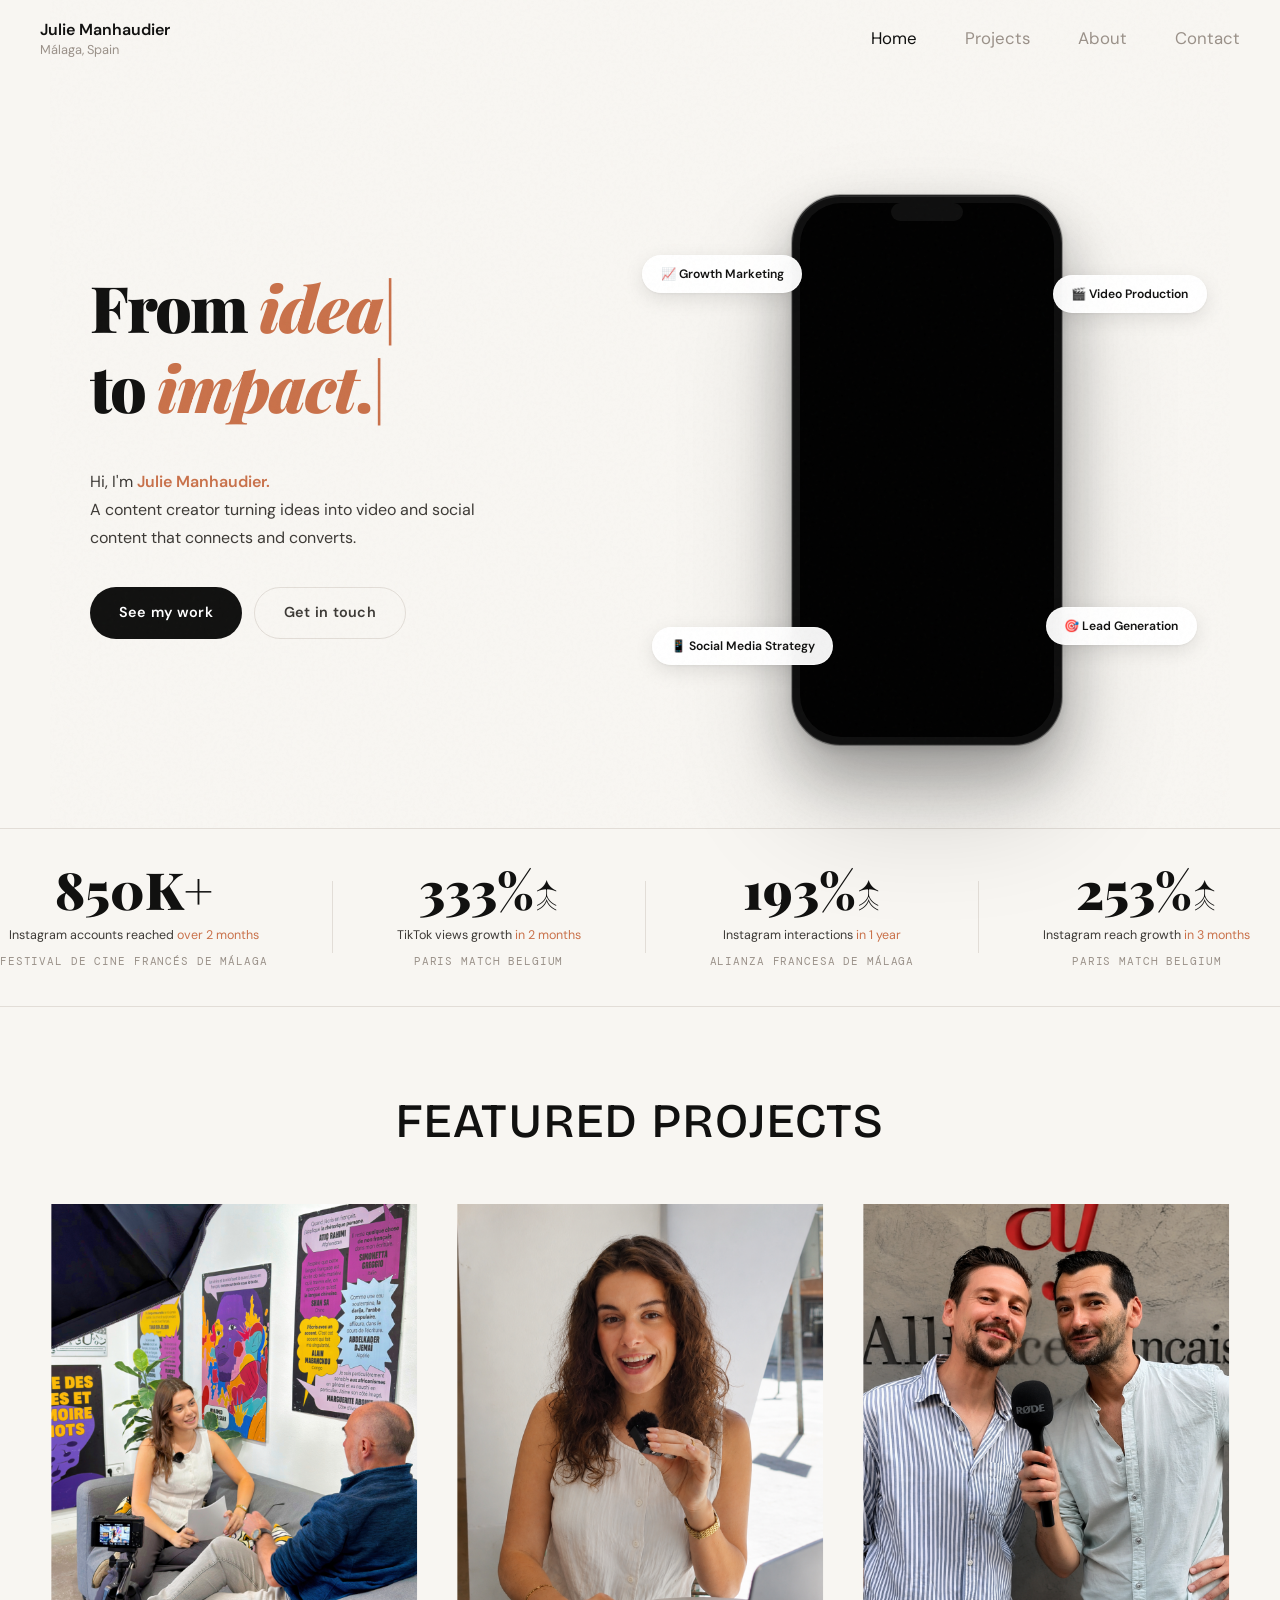
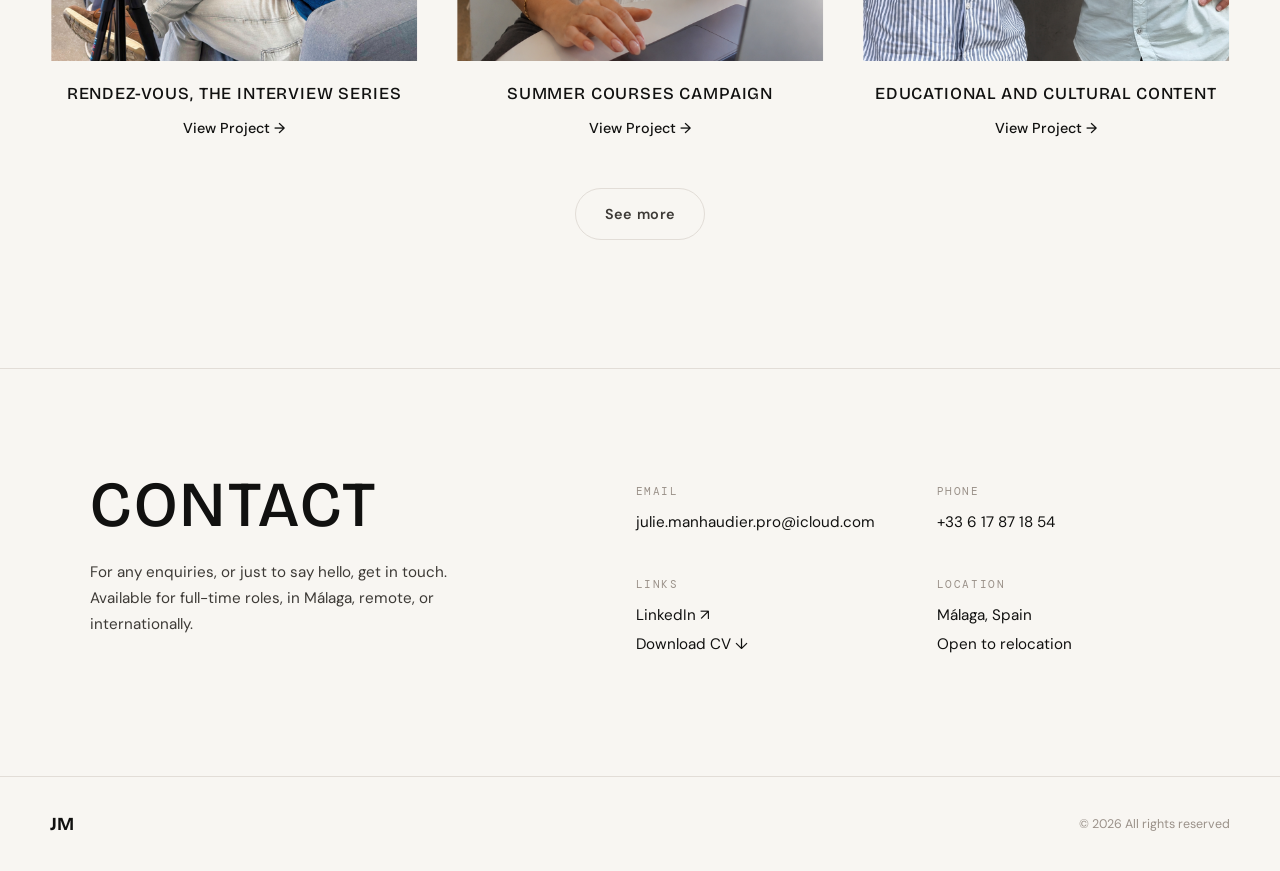
==== index.html @ 8fbe4619 "voilà" ====
<!DOCTYPE html>
<html lang="en">
<head>
  <meta charset="UTF-8" />
  <meta name="viewport" content="width=device-width, initial-scale=1.0" />
  <title>Julie Manhaudier — Content & Marketing</title>
  <meta name="description" content="Julie Manhaudier — Content strategist, video producer & digital marketer. Turning ideas into content that converts." />
  <link rel="stylesheet" href="style.css" />
  <link rel="preconnect" href="https://fonts.googleapis.com" />
  <link rel="preconnect" href="https://fonts.gstatic.com" crossorigin />
  <link href="https://fonts.googleapis.com/css2?family=Playfair+Display:ital,wght@0,700;0,900;1,700&family=DM+Sans:ital,wght@0,300;0,400;0,500;0,600;1,400&family=DM+Mono:wght@400;500&family=Caveat:wght@500&family=Oswald:wght@400;500&family=Bricolage+Grotesque:opsz,wght@12..96,400..800&display=swap" rel="stylesheet" />
</head>
<body class="is-loading">

  <!-- ── LOADER ── -->
  <div class="loader" id="loader">
    <div class="loader-inner">
      <p class="loader-name">Julie Manhaudier</p>
      <div class="loader-bar"><div class="loader-fill" id="loader-fill"></div></div>
    </div>
  </div>

  <!-- ── NAV ── -->
  <nav id="navbar">
    <a href="index.html" class="nav-logo">Julie Manhaudier<span class="nav-logo-location">Málaga, Spain</span></a>
    <ul class="nav-links" id="nav-links">
      <li><a href="index.html" class="active">Home</a></li>
      <li><a href="projects.html">Projects</a></li>
      <li><a href="about.html">About</a></li>
      <li><a href="#contact">Contact</a></li>
    </ul>
    <button class="burger" id="burger" aria-label="Menu">
      <span></span><span></span><span></span>
    </button>
    <!-- Compact pill — visible when scrolling down -->
    <div class="nav-pill">

      <ul class="pill-links">
        <li><a href="index.html" class="active">Home</a></li>
        <li><a href="projects.html">Projects</a></li>
        <li><a href="about.html">About</a></li>
        <li><a href="#contact">Contact</a></li>
      </ul>
    </div>
  </nav>

  <!-- ── CONTACT DROPDOWN ── -->
  <div class="contact-dropdown" id="contactDropdown">
    <div class="contact-dropdown-head">
      <img src="Media/IMG_2082 2.PNG" alt="Julie Manhaudier" class="contact-dropdown-photo" />
      <div>
        <div class="contact-dropdown-name">Julie Manhaudier</div>
        <span class="contact-dropdown-email">julie.manhaudier.pro@icloud.com</span>
        <span class="contact-dropdown-phone">+33 6 17 87 18 54</span>
      </div>
    </div>
    <div class="contact-dropdown-links">
      <a href="mailto:julie.manhaudier.pro@icloud.com" class="btn btn-light magnetic">
        <svg width="16" height="16" fill="none" stroke="currentColor" stroke-width="2" viewBox="0 0 24 24"><path stroke-linecap="round" stroke-linejoin="round" d="M3 8l7.89 5.26a2 2 0 002.22 0L21 8M5 19h14a2 2 0 002-2V7a2 2 0 00-2-2H5a2 2 0 00-2 2v10a2 2 0 002 2z"/></svg>
        Email
      </a>
      <a href="https://www.linkedin.com/in/juliemanhaudier" target="_blank" rel="noopener" class="btn btn-ghost-light magnetic">LinkedIn ↗</a>
      <a href="https://drive.google.com/uc?export=download&id=18yvJNAwNgYcT3DRF71zWgUE0nswNM7XS" target="_blank" rel="noopener" class="btn btn-ghost-light magnetic">Download CV ↓</a>
    </div>
    <a href="#contact" class="contact-dropdown-more">See full contact section →</a>
  </div>

  <!-- ── HERO ── -->
  <section id="hero">
    <div class="noise"></div>
    <div class="hero-left">
      <h1 class="hero-title">
        <span class="line-wrap"><span class="line-inner">From <em><span id="hw1"></span><span class="h-cur" id="hcur1">|</span></em></span></span>
        <span class="line-wrap"><span class="line-inner" style="white-space:nowrap">to <em><span id="hw2"></span><span class="h-dot" id="h-dot">.</span><span class="h-cur" id="hcur2">|</span></em></span></span>
      </h1>
      <p class="hero-sub reveal-fade">Hi, I'm <strong>Julie Manhaudier.</strong><br/>A content creator turning ideas into video and social content that connects and converts.</p>
      <div class="hero-actions reveal-fade">
        <a href="projects.html" class="btn btn-dark">See my work</a>
        <a href="#contact" class="btn btn-ghost">Get in touch</a>
      </div>
    </div>

    <div class="hero-right reveal-fade">
      <div class="phone-scene" id="phone-scene">
        <div class="phone-glow"></div>
        <div class="phone">
          <div class="phone-notch"></div>
          <div class="phone-screen">
            <video class="phone-video" src="intro.mp4" autoplay muted loop playsinline></video>
          </div>
        </div>
        <div class="float-badge float-1">🎬 Video Production</div>
        <div class="float-badge float-2">🎯 Lead Generation</div>
        <div class="float-badge float-3">📈 Growth Marketing</div>
        <div class="float-badge float-4">📱 Social Media Strategy</div>
      </div>
    </div>
  </section>

  <!-- ── STATS — scrolling ticker ── -->
  <div class="stats-bar">
    <div class="stats-track">
      <div class="stat-item">
        <span class="stat-num" data-target="850" data-suffix="K+">0</span>
        <span class="stat-lbl">Instagram accounts reached <em>over 2 months</em></span>
        <span class="stat-co">Festival de Cine Francés de Málaga</span>
      </div>
      <div class="stat-div"></div>
      <div class="stat-item">
        <span class="stat-num" data-target="333" data-suffix="%↑">0</span>
        <span class="stat-lbl">TikTok views growth <em>in 2 months</em></span>
        <span class="stat-co">Paris Match Belgium</span>
      </div>
      <div class="stat-div"></div>
      <div class="stat-item">
        <span class="stat-num" data-target="193" data-suffix="%↑">0</span>
        <span class="stat-lbl">Instagram interactions <em>in 1 year</em></span>
        <span class="stat-co">Alianza Francesa de Málaga</span>
      </div>
      <div class="stat-div"></div>
      <div class="stat-item">
        <span class="stat-num" data-target="253" data-suffix="%↑">0</span>
        <span class="stat-lbl">Instagram reach growth <em>in 3 months</em></span>
        <span class="stat-co">Paris Match Belgium</span>
      </div>
      <div class="stat-div"></div>
      <div class="stat-item">
        <span class="stat-num" data-target="130" data-suffix="%↑">0</span>
        <span class="stat-lbl">Instagram video views <em>in 1 year</em></span>
        <span class="stat-co">Alianza Francesa de Málaga</span>
      </div>
      <div class="stat-div"></div>
      <div class="stat-item">
        <span class="stat-num" data-target="225" data-suffix="%↑">0</span>
        <span class="stat-lbl">Facebook reach growth <em>in 3 months</em></span>
        <span class="stat-co">Paris Match Belgium</span>
      </div>
      <div class="stat-div"></div>
      <div class="stat-item">
        <span class="stat-num" data-target="150" data-suffix="+">0</span>
        <span class="stat-lbl">Leads generated via video campaign <em>in under 1 month</em></span>
        <span class="stat-co">Alianza Francesa de Málaga</span>
      </div>
      <div class="stat-div"></div>
      <!-- duplicate for seamless loop -->
      <div class="stat-item">
        <span class="stat-num" data-target="850" data-suffix="K+">0</span>
        <span class="stat-lbl">Instagram accounts reached <em>over 2 months</em></span>
        <span class="stat-co">Festival de Cine Francés de Málaga</span>
      </div>
      <div class="stat-div"></div>
      <div class="stat-item">
        <span class="stat-num" data-target="333" data-suffix="%↑">0</span>
        <span class="stat-lbl">TikTok views growth <em>in 2 months</em></span>
        <span class="stat-co">Paris Match Belgium</span>
      </div>
      <div class="stat-div"></div>
      <div class="stat-item">
        <span class="stat-num" data-target="193" data-suffix="%↑">0</span>
        <span class="stat-lbl">Instagram interactions <em>in 1 year</em></span>
        <span class="stat-co">Alianza Francesa de Málaga</span>
      </div>
      <div class="stat-div"></div>
      <div class="stat-item">
        <span class="stat-num" data-target="253" data-suffix="%↑">0</span>
        <span class="stat-lbl">Instagram reach growth <em>in 3 months</em></span>
        <span class="stat-co">Paris Match Belgium</span>
      </div>
      <div class="stat-div"></div>
      <div class="stat-item">
        <span class="stat-num" data-target="130" data-suffix="%↑">0</span>
        <span class="stat-lbl">Instagram video views <em>in 1 year</em></span>
        <span class="stat-co">Alianza Francesa de Málaga</span>
      </div>
      <div class="stat-div"></div>
      <div class="stat-item">
        <span class="stat-num" data-target="225" data-suffix="%↑">0</span>
        <span class="stat-lbl">Facebook reach growth <em>in 3 months</em></span>
        <span class="stat-co">Paris Match Belgium</span>
      </div>
      <div class="stat-div"></div>
      <div class="stat-item">
        <span class="stat-num" data-target="150" data-suffix="+">0</span>
        <span class="stat-lbl">Leads generated via video campaign <em>in under 1 month</em></span>
        <span class="stat-co">Alianza Francesa de Málaga</span>
      </div>
      <div class="stat-div"></div>
    </div>
  </div>

  <!-- ── FEATURED PROJECTS ── -->
  <section id="featured-projects" class="section-light">
    <div class="container">
      <h2 class="featured-heading reveal-up">Featured Projects</h2>

      <div class="project-grid" id="homeProjectGrid"></div>

      <div class="projects-more reveal-up">
        <a href="projects.html" class="btn btn-ghost">See more</a>
      </div>
    </div>
  </section>

  <!-- ── CONTACT ── -->
  <section id="contact" class="section-contact">
    <div class="container">
      <div class="contact-grid">
        <div class="contact-left">
          <h2 class="contact-title reveal-up">Contact</h2>
          <p class="contact-sub reveal-up">For any enquiries, or just to say hello, get in touch. Available for full-time roles, in Málaga, remote, or internationally.</p>
        </div>
        <div class="contact-info reveal-up">
          <div class="contact-block">
            <span class="contact-label">Email</span>
            <a href="mailto:julie.manhaudier.pro@icloud.com">julie.manhaudier.pro@icloud.com</a>
          </div>
          <div class="contact-block">
            <span class="contact-label">Phone</span>
            <a href="tel:+33617871854">+33 6 17 87 18 54</a>
          </div>
          <div class="contact-block">
            <span class="contact-label">Links</span>
            <a href="https://www.linkedin.com/in/juliemanhaudier" target="_blank" rel="noopener">LinkedIn ↗</a>
            <a href="https://drive.google.com/uc?export=download&id=18yvJNAwNgYcT3DRF71zWgUE0nswNM7XS" target="_blank" rel="noopener">Download CV ↓</a>
          </div>
          <div class="contact-block">
            <span class="contact-label">Location</span>
            <span>Málaga, Spain</span>
            <span>Open to relocation</span>
          </div>
        </div>
      </div>
    </div>
  </section>

  <!-- ── FOOTER ── -->
  <footer>
    <div class="footer-inner">
      <span class="nav-logo">JM</span>
      <p>© 2026 All rights reserved</p>
    </div>
  </footer>

  <script src="projects-data.js"></script>
  <script>renderProjectCards('homeProjectGrid', { featuredOnly: true });</script>
  <script src="script.js"></script>
</body>
</html>
---- style.css ----
/* ════════════════════════════════════════
   JULIE MANHAUDIER — PORTFOLIO CSS
   ════════════════════════════════════════ */

/* ── FONTS ── */
@font-face {
  font-family: 'Helvetica Compressed';
  src: url('Police/helvetica/helvetica-compressed-5871d14b6903a.otf') format('opentype');
  font-weight: normal;
  font-style: normal;
  font-display: swap;
}

/* ── TOKENS ── */
:root {
  --bg:        #F8F6F2;
  --bg-cream:  #F2EDE6;
  --ink:       #111110;
  --ink2:      #3D3A36;
  --muted:     #9A9189;
  --accent:    #C9714A;
  --accent2:   #E8956D;
  --white:     #FFFFFF;
  --dark:      #111110;
  --border:    #E2DDD7;
  --serif:     'Playfair Display', Georgia, serif;
  --display:   'Bricolage Grotesque', 'Archivo', var(--sans);
  --sans:      'DM Sans', system-ui, sans-serif;
  --mono:      'DM Mono', monospace;
  --ease-out:  cubic-bezier(0.16, 1, 0.3, 1);
  --ease-in-out: cubic-bezier(0.83, 0, 0.17, 1);
}

/* ── RESET ── */
*, *::before, *::after { box-sizing: border-box; margin: 0; padding: 0; }
html { scroll-behavior: smooth; }
body {
  background: var(--bg);
  color: var(--ink);
  font-family: var(--sans);
  font-size: 16px;
  line-height: 1.65;
  -webkit-font-smoothing: antialiased;
  overflow-x: hidden;
}
body.is-loading { overflow: hidden; }
a { color: inherit; text-decoration: none; }
em { font-style: italic; color: var(--accent); }
strong { font-weight: 600; }

.container { max-width: 1180px; margin: 0 auto; padding: 0 2.5rem; }

/* ── NOISE TEXTURE ── */
.noise {
  position: absolute; inset: 0;
  background-image: url("data:image/svg+xml,%3Csvg viewBox='0 0 256 256' xmlns='http://www.w3.org/2000/svg'%3E%3Cfilter id='noise'%3E%3CfeTurbulence type='fractalNoise' baseFrequency='0.9' numOctaves='4' stitchTiles='stitch'/%3E%3C/filter%3E%3Crect width='100%25' height='100%25' filter='url(%23noise)' opacity='0.04'/%3E%3C/svg%3E");
  pointer-events: none;
  z-index: 1;
  opacity: 0.5;
}

/* ════════════════════════
   LOADER
════════════════════════ */
.loader {
  position: fixed; inset: 0;
  background: var(--ink);
  display: flex; align-items: center; justify-content: center;
  z-index: 10000;
  transition: opacity .6s var(--ease-out), visibility .6s;
}
.loader.hidden { opacity: 0; visibility: hidden; }

.loader-inner { text-align: center; }
.loader-name {
  font-family: var(--serif);
  font-size: clamp(1.4rem, 3vw, 2rem);
  color: var(--white);
  margin-bottom: 1.5rem;
  letter-spacing: 0.04em;
}
.loader-bar {
  width: 200px; height: 2px;
  background: rgba(255,255,255,0.15);
  border-radius: 999px;
  overflow: hidden;
  margin: 0 auto;
}
.loader-fill {
  height: 100%;
  background: var(--accent);
  width: 0%;
  transition: width .05s linear;
  border-radius: 999px;
}

/* ════════════════════════
   NAV
════════════════════════ */
#navbar {
  position: fixed; top: 0; left: 0; right: 0; z-index: 100;
  display: flex; align-items: center; justify-content: space-between;
  padding: 1.2rem 2.5rem;
  transition:
    background .5s var(--ease-out),
    border-color .5s,
    padding .5s var(--ease-out);
  border-bottom: 1px solid transparent;
}
#navbar.scrolled {
  background: rgba(248,246,242,0.0);
  border-bottom-color: transparent;
}

/* ── PILL — appears when scrolling down ── */
.nav-pill {
  position: absolute;
  left: 50%; top: 50%;
  transform: translate(-50%, -50%) scale(0.85);
  display: flex; align-items: center; gap: 0;
  background: rgba(20,20,20,0.82);
  backdrop-filter: blur(18px);
  border-radius: 999px;
  padding: 0.6rem 1.4rem;
  opacity: 0;
  pointer-events: none;
  white-space: nowrap;
  transition:
    opacity .45s var(--ease-out),
    transform .45s var(--ease-out);
  border: 1px solid rgba(255,255,255,0.08);
}
#navbar.compact .nav-pill {
  opacity: 1;
  pointer-events: auto;
  transform: translate(-50%, -50%) scale(1);
}
.nav-pill .pill-logo {
  font-family: var(--serif);
  font-size: 0.95rem; font-weight: 700;
  color: rgba(255,255,255,0.92);
  letter-spacing: -0.01em;
  padding-right: 1.1rem;
  margin-right: 1.1rem;
  border-right: 1px solid rgba(255,255,255,0.18);
}
.nav-pill .pill-links {
  display: flex; gap: 1.4rem; list-style: none; align-items: center;
}
.nav-pill .pill-links a {
  font-size: 0.82rem; font-weight: 500;
  color: rgba(255,255,255,0.75);
  transition: color .2s;
}
.nav-pill .pill-links a:hover { color: #fff; }
.nav-pill .pill-links .nav-cta {
  padding: 0.3rem 0.85rem !important;
  background: rgba(255,255,255,0.12) !important;
  color: rgba(255,255,255,0.92) !important;
  font-size: 0.82rem;
}
.nav-pill .pill-links .nav-cta:hover { background: var(--accent) !important; color: #fff !important; }

/* Normal logo & links fade out when compact */
.nav-logo {
  font-family: var(--serif);
  font-size: 1.15rem; font-weight: 900;
  color: var(--ink); letter-spacing: -0.02em;
  transition: opacity .4s var(--ease-out);
}
/* Navbar logo — name + location, Max Pratt style */
#navbar .nav-logo {
  font-family: var(--sans);
  font-size: 1rem;
  font-weight: 600;
  letter-spacing: 0;
  line-height: 1.35;
}
.nav-logo-location {
  display: block;
  font-size: .8rem;
  font-weight: 400;
  color: var(--muted);
}
#navbar.compact .nav-logo,
#navbar.compact .nav-links,
#navbar.compact .burger {
  opacity: 0;
  pointer-events: none;
}
.nav-links { display: flex; gap: 3rem; list-style: none; align-items: center; transition: gap .5s var(--ease-out); }
.nav-links a {
  font-family: var(--sans);
  font-size: 1.05rem; font-weight: 400;
  letter-spacing: 0;
  color: var(--muted);
  transition: color .25s;
}
.nav-links a:hover { color: var(--ink); }
.nav-links a.active { color: var(--ink); }

/* ── CONTACT DROPDOWN ── */
.contact-dropdown {
  position: fixed;
  top: 74px;
  right: 2.5rem;
  width: fit-content;
  max-width: calc(100vw - 3rem);
  background: var(--dark);
  border-radius: 16px;
  padding: 1.4rem;
  box-shadow: 0 24px 60px rgba(0,0,0,0.35);
  z-index: 200;
  opacity: 0;
  transform: translateY(-8px);
  pointer-events: none;
  transition: opacity .25s var(--ease-out), transform .25s var(--ease-out);
}
.contact-dropdown.open {
  opacity: 1;
  transform: translateY(0);
  pointer-events: auto;
}
.contact-dropdown-head {
  display: flex;
  align-items: flex-start;
  gap: .9rem;
  margin-bottom: 1.2rem;
}
.contact-dropdown-photo {
  width: 60px; height: 60px;
  border-radius: 12px;
  object-fit: cover;
  flex-shrink: 0;
}
.contact-dropdown-name {
  font-family: var(--serif);
  font-weight: 900;
  font-size: 1.05rem;
  color: var(--white);
  margin-bottom: .3rem;
}
.contact-dropdown-email,
.contact-dropdown-phone {
  display: block;
  font-size: .8rem;
  color: rgba(255,255,255,0.65);
  margin-top: .15rem;
}
.contact-dropdown-links {
  display: flex;
  gap: .5rem;
  flex-wrap: nowrap;
}
.contact-dropdown-links .btn {
  padding: 0.5rem 0.8rem !important;
  font-size: .78rem;
  white-space: nowrap;
}
.contact-dropdown-more {
  display: block;
  text-align: center;
  margin-top: 1rem;
  font-size: .78rem;
  color: rgba(255,255,255,0.5);
  transition: color .2s;
}
.contact-dropdown-more:hover { color: var(--white); }

@media (max-width: 600px) {
  .contact-dropdown { right: 1.25rem; left: 1.25rem; width: auto; }
  .contact-dropdown-links { flex-wrap: wrap; }
}

.burger { display: none; flex-direction: column; gap: 5px; background: none; border: none; padding: 4px; z-index: 110; }
.burger span { display: block; width: 22px; height: 2px; background: var(--ink); border-radius: 2px; transition: .3s; }
.burger.open span:nth-child(1) { transform: translateY(7px) rotate(45deg); }
.burger.open span:nth-child(2) { opacity: 0; }
.burger.open span:nth-child(3) { transform: translateY(-7px) rotate(-45deg); }

/* ════════════════════════
   SECTION LABELS
════════════════════════ */
.section-tag {
  display: inline-block;
  font-family: var(--mono);
  font-size: 0.68rem;
  font-weight: 500;
  letter-spacing: 0.2em;
  text-transform: uppercase;
  color: var(--accent);
  margin-bottom: 1.2rem;
}
.section-tag-light { color: rgba(255,255,255,0.45); }

/* ════════════════════════
   TYPOGRAPHY ANIMATIONS
════════════════════════ */

/* Line reveal (used for headings) */
.line-wrap {
  display: block;
  overflow: hidden;
  padding-bottom: 0.12em;  /* room for descenders */
}
.line-inner {
  display: block;
  transform: translateY(110%);
  transition: transform 0.85s var(--ease-out);
  padding-top: 0.05em;     /* room for ascenders */
}
.line-inner.revealed { transform: translateY(0); }

/* Fade up reveal */
.reveal-up {
  opacity: 0;
  transform: translateY(30px);
  transition: opacity .7s var(--ease-out), transform .7s var(--ease-out);
}
.reveal-up.visible { opacity: 1; transform: translateY(0); }

.reveal-fade {
  opacity: 0;
  transition: opacity .8s var(--ease-out);
}
.reveal-fade.visible { opacity: 1; }

/* Display headings */
.display-heading {
  font-family: var(--serif);
  font-size: clamp(2.6rem, 5.5vw, 5rem);
  font-weight: 900;
  line-height: 1.0;
  letter-spacing: -0.02em;
  color: var(--ink);
  margin-bottom: 3rem;
}
.display-heading-light { color: var(--white); }
.display-heading-light em { color: rgba(255,255,255,0.55); }

/* Centered compressed heading (Featured Projects) */
.featured-heading {
  font-family: var(--display);
  font-size: clamp(2.2rem, 4vw, 3rem);
  font-weight: 500;
  line-height: 1.1;
  letter-spacing: 0.04em;
  text-transform: uppercase;
  color: var(--ink);
  text-align: center;
  margin-bottom: 3.5rem;
}

/* ════════════════════════
   HERO
════════════════════════ */
#hero {
  min-height: 92vh;
  display: grid;
  grid-template-columns: 1fr 1fr;
  align-items: center;
  gap: 3rem;
  padding: 9rem 2.5rem 2rem;
  max-width: 1180px;
  margin: 0 auto;
  position: relative;
}

.hero-name {
  font-family: var(--mono);
  font-size: 0.75rem;
  font-weight: 500;
  letter-spacing: 0.18em;
  text-transform: uppercase;
  color: var(--muted);
  margin-bottom: 1rem;
  opacity: 0;
  transition: opacity .8s .4s;
}
.hero-name.visible { opacity: 1; }

.hero-title {
  font-family: var(--serif);
  font-size: clamp(2.8rem, 5vw, 4.8rem);
  font-weight: 900;
  line-height: 1.08;
  letter-spacing: -0.03em;
  margin-bottom: 2.4rem;
}

.hero-sub {
  font-size: 1rem;
  color: var(--ink2);
  line-height: 1.75;
  margin-bottom: 2.2rem;
  max-width: 420px;
}
.hero-sub strong { color: var(--accent); }

.hero-actions { display: flex; gap: 0.75rem; flex-wrap: wrap; margin-bottom: 2rem; }

/* Typewriter cursor in title */
.h-cur {
  display: inline-block;
  font-style: normal;
  color: var(--accent);
  animation: blink .75s step-end infinite;
  font-weight: 400;
  margin-left: 1px;
}
.h-dot {
  font-style: normal;
  opacity: 0;
  transition: opacity .2s;
}
.h-dot.visible { opacity: 1; }
@keyframes blink { 0%,100%{opacity:1} 50%{opacity:0} }

.hero-available {
  display: inline-flex;
  align-items: center;
  gap: 0.5rem;
  font-size: 0.72rem;
  font-weight: 600;
  letter-spacing: 0.14em;
  text-transform: uppercase;
  color: var(--ink);
  margin-bottom: 0.4rem;
}

.hero-location {
  font-size: 0.82rem;
  color: var(--muted);
  margin-bottom: 0;
}
.avail-dot {
  width: 7px; height: 7px;
  border-radius: 50%;
  background: #22c55e;
  box-shadow: 0 0 0 0 rgba(34,197,94,0.4);
  animation: avail-pulse 2s infinite;
}
@keyframes avail-pulse {
  0%   { box-shadow: 0 0 0 0   rgba(34,197,94,0.4); }
  70%  { box-shadow: 0 0 0 8px rgba(34,197,94,0); }
  100% { box-shadow: 0 0 0 0   rgba(34,197,94,0); }
}

.hero-meta-row {
  display: flex; flex-wrap: wrap; align-items: center;
  gap: 0.4rem; font-size: 0.79rem; color: var(--muted);
}
.hero-meta-row .dot { opacity: 0.3; }

/* ── BUTTONS ── */
.btn {
  display: inline-flex; align-items: center; gap: 0.5rem;
  padding: 0.82rem 1.8rem;
  border-radius: 999px;
  font-size: 0.9rem; font-weight: 600;
  letter-spacing: 0.02em;
  transition: background .25s, color .25s, transform .25s, box-shadow .25s;
  border: none; position: relative; overflow: hidden;
}
.btn::before {
  content: ''; position: absolute; inset: 0;
  background: rgba(255,255,255,0.12);
  opacity: 0; transition: opacity .2s;
}
.btn:hover::before { opacity: 1; }

.btn-dark    { background: var(--ink); color: var(--white); }
.btn-dark:hover { background: var(--accent); box-shadow: 0 8px 24px rgba(201,113,74,.28); }
.btn-ghost   { border: 1.5px solid var(--border); color: var(--ink2); background: transparent; }
.btn-ghost:hover { border-color: var(--ink); color: var(--ink); }
.btn-light   { background: var(--white); color: var(--ink); }
.btn-light:hover { background: var(--accent); color: var(--white); box-shadow: 0 8px 24px rgba(201,113,74,.28); }
.btn-ghost-light { border: 1.5px solid rgba(255,255,255,0.22); color: rgba(255,255,255,0.8); background: transparent; }
.btn-ghost-light:hover { border-color: var(--white); color: var(--white); }

/* Magnetic button */
.magnetic { transition: transform .3s var(--ease-out), background .25s, color .25s, box-shadow .25s; }

/* ════════════════════════
   PHONE MOCKUP
════════════════════════ */
.hero-right { display: flex; justify-content: center; align-items: center; }

.phone-scene {
  position: relative;
  width: 270px;
  perspective: 800px;
  transform-style: preserve-3d;
}

.phone-glow {
  position: absolute;
  width: 200px; height: 200px;
  background: radial-gradient(circle, rgba(201,113,74,0.22) 0%, transparent 70%);
  top: 50%; left: 50%;
  transform: translate(-50%, -50%);
  pointer-events: none;
  filter: blur(20px);
}

.phone {
  width: 270px; height: 550px;
  background: #0f0f0f;
  border-radius: 48px;
  padding: 7px;
  border: 1.5px solid rgba(255,255,255,0.08);
  box-shadow:
    0 0 0 1px rgba(0,0,0,0.3),
    0 30px 60px rgba(13,13,13,0.3),
    0 60px 120px rgba(13,13,13,0.18),
    0 4px 12px rgba(13,13,13,0.12),
    inset 0 1px 0 rgba(255,255,255,0.1);
  position: relative;
  animation: phoneBob 6s var(--ease-in-out) infinite;
}

@keyframes phoneBob {
  0%,100% { transform: translateY(0) rotate(-1.2deg); }
  50%     { transform: translateY(-16px) rotate(1.2deg); }
}

.phone-notch {
  width: 72px; height: 18px;
  background: #0f0f0f;
  border-radius: 10px;
  position: absolute;
  top: 7px; left: 50%; transform: translateX(-50%);
  z-index: 2;
}
.phone-screen {
  width: 100%; height: 100%;
  background: #000;
  border-radius: 42px;
  overflow: hidden;
}
.phone-video {
  width: 100%; height: 100%;
  object-fit: cover;
  border-radius: 42px;
  display: block;
}

/* ── FLOATING BADGES ── */
.float-badge {
  position: absolute;
  background: rgba(255,255,255,0.95);
  backdrop-filter: blur(10px);
  border: 1px solid rgba(255,255,255,0.6);
  border-radius: 999px;
  padding: 0.5rem 1.1rem;
  font-size: 0.76rem; font-weight: 600;
  color: var(--ink);
  box-shadow: 0 6px 20px rgba(13,13,13,0.1), 0 1px 3px rgba(13,13,13,0.06);
  white-space: nowrap;
  user-select: none;
  transition: box-shadow .25s, border-color .25s, transform .25s;
}
.float-badge {
  transition:
    transform 0.4s var(--ease-out),
    box-shadow 0.3s,
    border-color 0.3s;
}

/* Right side */
.float-1 { top: 80px;    right: -145px; animation: fA 4.5s ease-in-out infinite; }
.float-2 { bottom: 100px; right: -135px; animation: fB 4.5s ease-in-out infinite .8s; }
/* Left side */
.float-3 { top: 60px;    left: -150px; animation: fB 4.5s ease-in-out infinite .4s; }
.float-4 { bottom: 80px;  left: -140px; animation: fA 4.5s ease-in-out infinite 1.2s; }

@keyframes fA { 0%,100%{transform:translateY(0)} 50%{transform:translateY(-10px)} }
@keyframes fB { 0%,100%{transform:translateY(0)} 50%{transform:translateY(10px)} }
@keyframes fC { 0%,100%{transform:translateY(-50%) translateX(0)} 50%{transform:translateY(calc(-50% - 8px)) translateX(4px)} }

/* ════════════════════════
   STATS BAR
════════════════════════ */
.stats-bar {
  background: var(--bg);
  border-top: 1px solid var(--border);
  border-bottom: 1px solid var(--border);
  padding: 2.2rem 0;
  overflow: hidden;
}
.stats-track {
  display: flex; align-items: flex-start;
  gap: 4rem;
  width: max-content;
  animation: marquee 60s linear infinite;
}
.stats-bar:hover .stats-track { animation-play-state: paused; }
.stat-item { display: flex; flex-direction: column; align-items: center; text-align: center; }
.stat-num {
  font-family: var(--serif);
  font-size: clamp(2.4rem, 4vw, 3.4rem);
  font-weight: 900;
  color: var(--ink); line-height: 1;
}
.stat-lbl { font-size: 0.78rem; color: var(--ink2); margin-top: .6rem; white-space: nowrap; }
.stat-lbl em { font-style: normal; color: var(--accent); }
.stat-co  {
  font-size: 0.68rem;
  font-family: var(--mono);
  text-transform: uppercase;
  color: var(--muted);
  margin-top: .45rem;
  letter-spacing: 0.08em;
}
.stat-div { width: 1px; height: 72px; background: var(--border); flex-shrink: 0; align-self: center; }

/* ════════════════════════
   SECTIONS BACKGROUNDS
════════════════════════ */
.section-light  { padding: 8rem 0; background: var(--bg); }
#featured-projects.section-light { padding-top: 5.5rem; }
.section-dark   { padding: 8rem 0; background: var(--dark); }
.section-cream  { padding: 8rem 0; background: var(--bg-cream); }

/* ════════════════════════
   ABOUT
════════════════════════ */
/* ── ABOUT — editorial ── */
.about-hero { padding: calc(6rem + 5rem) 0 2.5rem; }
.about-eyebrow {
  display: inline-block;
  font-family: var(--display);
  font-size: 1.35rem;
  font-weight: 700;
  letter-spacing: -0.01em;
  color: var(--ink);
}
.about-headline {
  font-family: var(--display);
  font-size: clamp(2.1rem, 5.6vw, 4.8rem);
  font-weight: 700;
  line-height: 1.04;
  letter-spacing: -0.025em;
  color: var(--ink);
  max-width: 18ch;
}

.about-feature { padding: 0 0 6rem; }
.about-feature-grid {
  display: grid;
  grid-template-columns: 1.15fr 0.85fr;
  gap: 4rem;
  align-items: start;
}
.about-photo img {
  width: 100%;
  aspect-ratio: 4 / 5;
  object-fit: cover;
  object-position: center;
  display: block;
  transition: opacity .45s var(--ease-out);
}
.about-bio p {
  font-size: 1.02rem;
  color: var(--ink2);
  line-height: 1.7;
  margin-bottom: 1.1rem;
}
.about-facts {
  margin-top: 2.2rem;
  border-top: 1px solid var(--border);
}
.about-facts > div {
  display: flex;
  gap: 1.5rem;
  padding: .85rem 0;
  border-bottom: 1px solid var(--border);
}
.about-facts dt {
  flex: 0 0 6.5rem;
  font-size: .82rem;
  color: var(--muted);
}
.about-facts dd { font-size: .9rem; color: var(--ink); }

/* ── EXPERTISE — editorial rows ── */
.about-expertise { padding: 6rem 0; border-top: 1px solid var(--border); }
.expertise-head {
  display: grid;
  grid-template-columns: 1fr 2fr;
  gap: 3rem;
  margin-bottom: 4rem;
}
.expertise-statement {
  font-size: clamp(1.35rem, 2.6vw, 2.1rem);
  font-weight: 400;
  line-height: 1.32;
  letter-spacing: -0.01em;
  color: var(--ink);
  max-width: 30ch;
}
.expertise-rows { border-bottom: 1px solid var(--border); }
.expertise-row {
  display: grid;
  grid-template-columns: 3.5rem 1fr 1.4fr;
  gap: 2.5rem;
  padding: 2.4rem 0;
  border-top: 1px solid var(--border);
  align-items: baseline;
  transition: padding-left .3s var(--ease-out);
}
.expertise-row:hover { padding-left: .6rem; }
.expertise-num {
  font-size: .82rem;
  color: var(--muted);
}
.expertise-row h3 {
  font-family: var(--display);
  font-size: clamp(1.4rem, 2.4vw, 2rem);
  font-weight: 600;
  letter-spacing: -0.01em;
  line-height: 1.1;
  color: var(--ink);
}
.expertise-row > p { font-size: 0.97rem; color: var(--ink2); line-height: 1.7; }
@media (max-width: 820px) {
  .about-feature-grid { grid-template-columns: 1fr; gap: 2.5rem; align-items: start; }
  .expertise-head { grid-template-columns: 1fr; gap: 1.4rem; margin-bottom: 2.5rem; }
  .expertise-row { grid-template-columns: 2.5rem 1fr; gap: 1rem 1.2rem; }
  .expertise-row > p { grid-column: 2 / 3; }
}
.about-langs { display: flex; flex-wrap: wrap; gap: .6rem; margin-top: 2rem; }
.lang-pill {
  padding: .38rem 1rem; border-radius: 999px;
  border: 1px solid var(--border);
  font-size: .8rem; color: var(--ink2);
  transition: border-color .2s, color .2s;
}
.lang-pill:hover { border-color: var(--accent); color: var(--accent); }

.open-card {
  background: var(--white);
  border: 1px solid var(--border);
  border-radius: 16px; padding: 1.8rem;
  transition: transform .3s var(--ease-out), box-shadow .3s;
}
.open-card:hover {
  transform: translateY(-4px);
  box-shadow: 0 12px 36px rgba(13,13,13,0.08);
}

/* ── PHOTO STACK — scattered table look ── */
.about-right {
  display: flex;
  align-items: center;
  justify-content: flex-end;
  padding: 2rem 1rem 2rem 0;
}

.photo-stack {
  display: grid;
  grid-template-columns: 1fr 1fr;
  gap: 1.6rem;
  width: 100%;
  perspective: 1200px;
}

/* ── POLAROID STACK ── */
.polaroid-stack {
  position: relative;
  width: 340px;
  height: 340px;
  margin: auto;
  cursor: pointer;
}

/* Hint animation — partial fan on load */
@keyframes polaroid-hint {
  0%   { transform: rotate(var(--r)) translateX(var(--tx)); }
  40%  { transform: rotate(var(--fan-r)) translateX(calc(var(--fan-tx) * 0.45)); }
  70%  { transform: rotate(var(--fan-r)) translateX(calc(var(--fan-tx) * 0.45)); }
  100% { transform: rotate(var(--r)) translateX(var(--tx)); }
}
.polaroid.hint-animate {
  animation: polaroid-hint 1.4s var(--ease-out) forwards;
}

.polaroid {
  position: absolute;
  top: 0; left: 0;
  width: 320px;
  background: #fff;
  padding: 10px 10px 38px 10px;
  box-shadow: 0 4px 20px rgba(13,13,13,0.14), 0 1px 4px rgba(13,13,13,0.08);
  transform: rotate(var(--r, 0deg)) translateX(var(--tx, 0px));
  transform-origin: bottom center;
  transition: transform 0.55s var(--ease-out), box-shadow 0.4s, z-index 0s;
  z-index: var(--z, 1);
}

.polaroid img {
  width: 100%;
  aspect-ratio: 4 / 3;
  object-fit: cover;
  display: block;
}

.polaroid-caption {
  display: block;
  text-align: center;
  font-family: 'Caveat', cursive;
  font-size: 1.05rem;
  color: #333;
  margin-top: 8px;
  opacity: 0;
  transition: opacity 0.35s var(--ease-out);
}

/* Fanned out — on hover of stack or .fanned class (mobile tap) */
.polaroid-stack:hover .polaroid,
.polaroid-stack.fanned .polaroid {
  transform: rotate(var(--fan-r, 0deg)) translateX(var(--fan-tx, 0px));
}
.polaroid-stack:hover .polaroid-caption,
.polaroid-stack.fanned .polaroid-caption {
  opacity: 1;
}

/* Individual photo hover — lift to front */
.polaroid-stack:hover .polaroid:hover,
.polaroid-stack.fanned .polaroid:hover {
  transform: rotate(0deg) translateX(var(--fan-tx, 0px)) translateY(-20px) scale(1.04);
  box-shadow: 0 20px 50px rgba(13,13,13,0.22);
  z-index: 10;
}

.photo-tilt {
  position: relative;
  transition-delay: calc(var(--i) * 120ms);
  cursor: pointer;
}

/* Even photos nudge down, odd nudge up — creates scatter feel */
.photo-tilt:nth-child(odd)  { margin-top: 18px; }
.photo-tilt:nth-child(even) { margin-top: -18px; }

.photo-tilt-inner {
  position: relative;
  border-radius: 12px;
  overflow: hidden;
  border: 4px solid var(--white);
  box-shadow:
    0 2px 8px rgba(13,13,13,0.10),
    0 8px 24px rgba(13,13,13,0.14),
    0 1px 2px rgba(13,13,13,0.08);
  transform: rotate(var(--r, 0deg));
  transform-style: preserve-3d;
  transition:
    transform 0.55s var(--ease-out),
    box-shadow 0.45s var(--ease-out),
    z-index 0s;
  will-change: transform;
  aspect-ratio: 16 / 9;
}

.photo-tilt-inner img {
  width: 100%; height: 100%;
  object-fit: cover;
  display: block;
  pointer-events: none;
  transition: transform 0.5s var(--ease-out);
}

/* Shine overlay — follows cursor */
.photo-shine {
  position: absolute;
  inset: 0;
  background: radial-gradient(
    circle at var(--sx, 50%) var(--sy, 50%),
    rgba(255,255,255,0.20) 0%,
    transparent 60%
  );
  opacity: 0;
  transition: opacity 0.3s;
  pointer-events: none;
  border-radius: 10px;
}

/* On hover: straighten, lift, come forward */
.photo-tilt {
  z-index: 1;
}
.photo-tilt:hover {
  z-index: 10;
}
.photo-tilt:hover .photo-tilt-inner {
  transform: rotate(0deg) translateY(-14px) scale(1.05);
  box-shadow:
    0 22px 55px rgba(13,13,13,0.24),
    0 8px 22px rgba(13,13,13,0.14);
}
.photo-tilt:hover .photo-shine { opacity: 1; }
.photo-tilt:hover img { transform: scale(1.03); }
.card-label { font-family: var(--mono); font-size: .65rem; font-weight: 500; letter-spacing: .18em; text-transform: uppercase; color: var(--muted); margin-bottom: 1rem; }
.open-chips { display: flex; flex-wrap: wrap; gap: .45rem; }
.open-chips span {
  padding: .32rem .85rem; border-radius: 999px;
  background: var(--bg-cream); border: 1px solid var(--border);
  font-size: .77rem; color: var(--ink2); font-weight: 500;
  transition: background .2s, color .2s, border-color .2s;
}
.open-chips span:hover { background: var(--ink); color: var(--white); border-color: var(--ink); }

/* ════════════════════════
   SERVICES
════════════════════════ */
.services-grid {
  display: grid; grid-template-columns: repeat(2,1fr);
  gap: 1.25rem;
}
.service-card {
  background: rgba(255,255,255,0.06);
  border: 1px solid rgba(255,255,255,0.1);
  border-radius: 16px; padding: 2.2rem;
  transition: background .3s, border-color .3s, transform .3s var(--ease-out);
}
.service-card:hover { background: rgba(255,255,255,0.1); border-color: rgba(255,255,255,0.22); transform: translateY(-4px); }
.service-accent { background: rgba(201,113,74,0.12); border-color: rgba(201,113,74,0.3); }
.service-accent:hover { background: rgba(201,113,74,0.2); border-color: var(--accent); }
.s-num { font-family: var(--mono); font-size: .68rem; color: var(--accent); display: block; margin-bottom: .8rem; }
.service-card h3 { font-size: 1.1rem; font-weight: 700; color: var(--white); margin-bottom: .7rem; }
.service-card p  { font-size: .88rem; color: rgba(255,255,255,0.5); line-height: 1.65; margin-bottom: 1rem; }
.service-card ul { list-style: none; }
.service-card li {
  font-size: .83rem; color: rgba(255,255,255,0.4);
  padding: .42rem 0; border-bottom: 1px solid rgba(255,255,255,0.06);
  display: flex; align-items: center; gap: .6rem;
}
.service-card li::before { content: '→'; color: var(--accent); font-size: .75rem; }
.service-card li:last-child { border-bottom: none; }

/* ════════════════════════
   MARQUEE
════════════════════════ */
.marquee-bar {
  background: var(--bg-cream);
  border-top: 1px solid var(--border);
  border-bottom: 1px solid var(--border);
  padding: 1.1rem 0;
  overflow: hidden;
}
.marquee-track {
  display: flex; align-items: center; gap: 2rem;
  width: max-content;
  animation: marquee 28s linear infinite;
}
.marquee-track span { font-size: .82rem; font-weight: 500; color: var(--ink2); white-space: nowrap; }
.marquee-track .mx { color: var(--accent); font-size: .6rem; }
.marquee-track .marquee-label { font-family: var(--mono); font-size: .65rem; font-weight: 500; letter-spacing: .18em; text-transform: uppercase; color: var(--muted); }
@keyframes marquee { from { transform: translateX(0); } to { transform: translateX(-50%); } }
.marquee-bar:hover .marquee-track { animation-play-state: paused; }

/* ════════════════════════
   PROJECTS
════════════════════════ */

/* ── PROJECT GRID — 4:5 image cards, breaks out of the container for bigger covers ── */
.project-grid {
  display: grid;
  grid-template-columns: repeat(3, 1fr);
  gap: 2.5rem;
  width: min(92vw, 1500px);
  position: relative;
  left: 50%;
  transform: translateX(-50%);
}

.project-card { display: block; }

.project-card-media {
  aspect-ratio: 4 / 5;
  overflow: hidden;
  background: #0d0d0d;
}
.project-card-media img {
  width: 100%; height: 100%;
  object-fit: cover;
  display: block;
  transition: transform .5s var(--ease-out);
}
.project-card:hover .project-card-media img { transform: scale(1.04); }

.project-card-title {
  display: block;
  font-family: var(--display);
  font-size: 1.05rem;
  font-weight: 500;
  letter-spacing: .05em;
  text-transform: uppercase;
  text-align: center;
  color: var(--ink);
  margin-top: 1.2rem;
}

.project-card-link {
  display: block;
  text-align: center;
  font-size: .9rem;
  font-weight: 500;
  color: var(--ink);
  margin-top: .55rem;
  transition: opacity .2s;
}
.project-card:hover .project-card-link { opacity: .7; }

.projects-more { display: flex; justify-content: center; margin-top: 3rem; }

/* ════════════════════════
   EDUCATION
════════════════════════ */
.edu-grid {
  display: grid; grid-template-columns: 1.3fr 0.7fr;
  gap: 2rem; align-items: start;
}
.edu-main {
  background: var(--white); border: 1px solid var(--border);
  border-radius: 16px; padding: 2.5rem;
  transition: transform .3s var(--ease-out), box-shadow .3s;
}
.edu-main:hover { transform: translateY(-4px); box-shadow: 0 12px 36px rgba(13,13,13,0.08); }
.edu-main h3 {
  font-family: var(--serif); font-size: 1.5rem; font-weight: 700;
  line-height: 1.2; margin: .5rem 0 1.2rem;
}
.edu-list { list-style: none; display: flex; flex-direction: column; gap: .5rem; }
.edu-list li {
  font-size: .88rem; color: var(--ink2);
  padding-left: 1.2rem; position: relative;
}
.edu-list li::before { content: '→'; position: absolute; left: 0; color: var(--accent); font-size: .75rem; }
.edu-side { display: flex; flex-direction: column; gap: 1.25rem; }
.edu-card {
  background: var(--white); border: 1px solid var(--border);
  border-radius: 16px; padding: 1.8rem;
  transition: transform .3s var(--ease-out), box-shadow .3s;
}
.edu-card:hover { transform: translateY(-3px); box-shadow: 0 8px 24px rgba(13,13,13,0.07); }
.edu-card h4 { font-size: 1rem; font-weight: 700; margin: .4rem 0 .25rem; }
.edu-card p  { font-size: .82rem; color: var(--muted); }

/* ════════════════════════
   SKILLS
════════════════════════ */
.skills-grid {
  display: grid; grid-template-columns: repeat(3, 1fr);
  gap: 1.5rem;
}
.skill-col {
  background: var(--white); border: 1px solid var(--border);
  border-radius: 16px; padding: 2rem;
  transition: transform .3s var(--ease-out), box-shadow .3s, border-color .3s;
}
.skill-col:hover { transform: translateY(-4px); box-shadow: 0 12px 36px rgba(13,13,13,.08); border-color: var(--accent); }
.skill-col h4 {
  font-family: var(--mono); font-size: .68rem; font-weight: 500;
  letter-spacing: .16em; text-transform: uppercase;
  color: var(--muted); margin-bottom: 1.2rem;
}
.skill-col ul { list-style: none; }
.skill-col li {
  font-size: .88rem; color: var(--ink2);
  padding: .5rem 0; border-bottom: 1px solid var(--bg-cream);
  display: flex; align-items: center; gap: .6rem;
  transition: color .2s, padding-left .2s;
}
.skill-col li:last-child { border-bottom: none; }
.skill-col li::before { content: '·'; color: var(--accent); font-size: 1rem; flex-shrink: 0; }
.skill-col li:hover { color: var(--ink); padding-left: 4px; }

/* ════════════════════════
   CONTACT
════════════════════════ */
.section-contact {
  padding: 6.5rem 0 7.5rem;
  background: var(--bg);
  border-top: 1px solid var(--border);
}
.contact-grid {
  display: grid;
  grid-template-columns: 1fr 1.15fr;
  gap: 4rem;
  align-items: start;
}
.contact-title {
  font-family: var(--display);
  font-size: clamp(2.6rem, 5vw, 4rem);
  font-weight: 500;
  line-height: 1;
  letter-spacing: 0.04em;
  text-transform: uppercase;
  color: var(--ink);
  margin-bottom: 1.4rem;
}
.contact-sub {
  font-size: .95rem; color: var(--ink2);
  line-height: 1.7;
  max-width: 38ch;
}
.contact-info {
  display: grid;
  grid-template-columns: 1fr 1fr;
  gap: 2.6rem 3rem;
  padding-top: .6rem;
}
.contact-block { display: flex; flex-direction: column; gap: .4rem; align-items: flex-start; }
.contact-label {
  font-family: var(--mono);
  font-size: .68rem;
  letter-spacing: .14em;
  text-transform: uppercase;
  color: var(--muted);
  margin-bottom: .25rem;
}
.contact-block a,
.contact-block span:not(.contact-label) {
  font-size: .95rem;
  color: var(--ink);
  line-height: 1.5;
}
.contact-block a { transition: color .2s; }
.contact-block a:hover { color: var(--accent); }

@media (max-width: 900px) {
  .contact-grid { grid-template-columns: 1fr; gap: 3rem; }
}
@media (max-width: 600px) {
  .contact-info { grid-template-columns: 1fr; gap: 2rem; }
}

/* ════════════════════════
   FOOTER
════════════════════════ */
footer {
  background: var(--bg);
  border-top: 1px solid var(--border);
  padding: 2rem 2.5rem;
}
.footer-inner {
  max-width: 1180px; margin: 0 auto;
  display: flex; align-items: center; justify-content: space-between;
}
footer .nav-logo { color: var(--ink); font-family: var(--display); font-weight: 700; letter-spacing: -0.01em; }
footer p { font-size: .78rem; color: var(--muted); }

/* ════════════════════════
   RESPONSIVE
════════════════════════ */
@media (max-width: 1100px) {
  .float-1 { right: -110px; }
  .float-2 { right: -100px; }
  .float-3 { left: -115px; }
  .float-4 { left: -105px; }
}

@media (max-width: 900px) {
  #hero { grid-template-columns: 1fr; text-align: center; padding-top: 7rem; gap: 3rem; }
  .hero-left { display: flex; flex-direction: column; align-items: center; }
  .hero-sub { max-width: 100%; }
  .hero-right { justify-content: center; }
  .float-badge { display: none; }
  .about-grid  { grid-template-columns: 1fr; gap: 3rem; }
  .about-right { justify-content: center; }
  .services-grid { grid-template-columns: 1fr; }
  .stat-item { text-align: center; }
  .project-grid { grid-template-columns: repeat(2, 1fr); }
  .polaroid-stack { margin: 0 auto; }
}

@media (max-width: 600px) {
  /* ── Nav ── */
  #navbar {
    padding: .85rem 1.25rem;
    background: var(--bg) !important;
    border-bottom: 1px solid var(--border) !important;
  }
  #navbar.compact .nav-logo,
  #navbar.compact .burger { opacity: 1; pointer-events: auto; }
  #navbar.compact { padding: .85rem 1.25rem; }
  .nav-pill { display: none !important; opacity: 0 !important; pointer-events: none !important; }
  .nav-links {
    display: none; position: fixed; inset: 0;
    background: var(--bg); flex-direction: column;
    align-items: center; justify-content: center; gap: 2.5rem; z-index: 100;
  }
  .nav-links.open { display: flex; }
  .nav-links a { font-size: 1.2rem; }
  .burger { display: flex; }
  .nav-logo { font-size: .82rem; }

  /* ── Layout ── */
  .container { padding: 0 1.25rem; }
  .section-light, .section-dark, .section-cream { padding: 3.5rem 0; }
  .display-heading { font-size: clamp(1.9rem, 7.5vw, 2.4rem); }

  /* ── Hero ── */
  #hero { padding-top: 5.5rem; gap: 2rem; }
  .hero-title { font-size: clamp(2.1rem, 8vw, 2.8rem); line-height: 1.1; }
  .phone-scene { width: 200px; }
  .phone { width: 200px; height: 410px; }
  .hero-actions { flex-direction: column; align-items: center; gap: .75rem; width: 100%; }
  .hero-actions .btn { width: 100%; max-width: 300px; text-align: center; justify-content: center; }
  .hero-meta-row { justify-content: center; }

  /* ── Stats ── */

  /* ── About — polaroid becomes horizontal scroll ── */
  .about-right {
    padding: 0;
    justify-content: flex-start;
    width: 100%;
    overflow: hidden;
  }
  .polaroid-stack {
    /* Switch from position:absolute stack to horizontal flex scroll */
    position: static !important;
    display: flex !important;
    flex-direction: row !important;
    width: 100% !important;
    height: auto !important;
    overflow-x: auto !important;
    overflow-y: visible !important;
    scroll-snap-type: x mandatory;
    -webkit-overflow-scrolling: touch;
    gap: 1rem;
    padding: 1rem 1.25rem 1.5rem;
    cursor: grab;
  }
  .polaroid-stack::-webkit-scrollbar { display: none; }
  .polaroid {
    /* Each card: fixed width, no absolute positioning */
    position: static !important;
    transform: none !important;
    width: 72vw !important;
    max-width: 260px;
    flex-shrink: 0;
    scroll-snap-align: center;
    z-index: auto !important;
  }
  /* Disable hint animation & fan on mobile */
  .polaroid.hint-animate { animation: none !important; }
  .polaroid-stack.fanned .polaroid { transform: none !important; }
  .polaroid-caption { opacity: 1 !important; }

  /* ── Projects ── */
  .project-grid { grid-template-columns: 1fr; gap: 1.5rem; }

  /* ── Services ── */
  .services-grid { grid-template-columns: 1fr; gap: 1rem; }
  .service-card { padding: 1.5rem; }

  /* ── Contact ── */
  .contact-links { flex-direction: column; align-items: center; }
  .contact-links .btn { width: 100%; max-width: 300px; text-align: center; justify-content: center; }
}
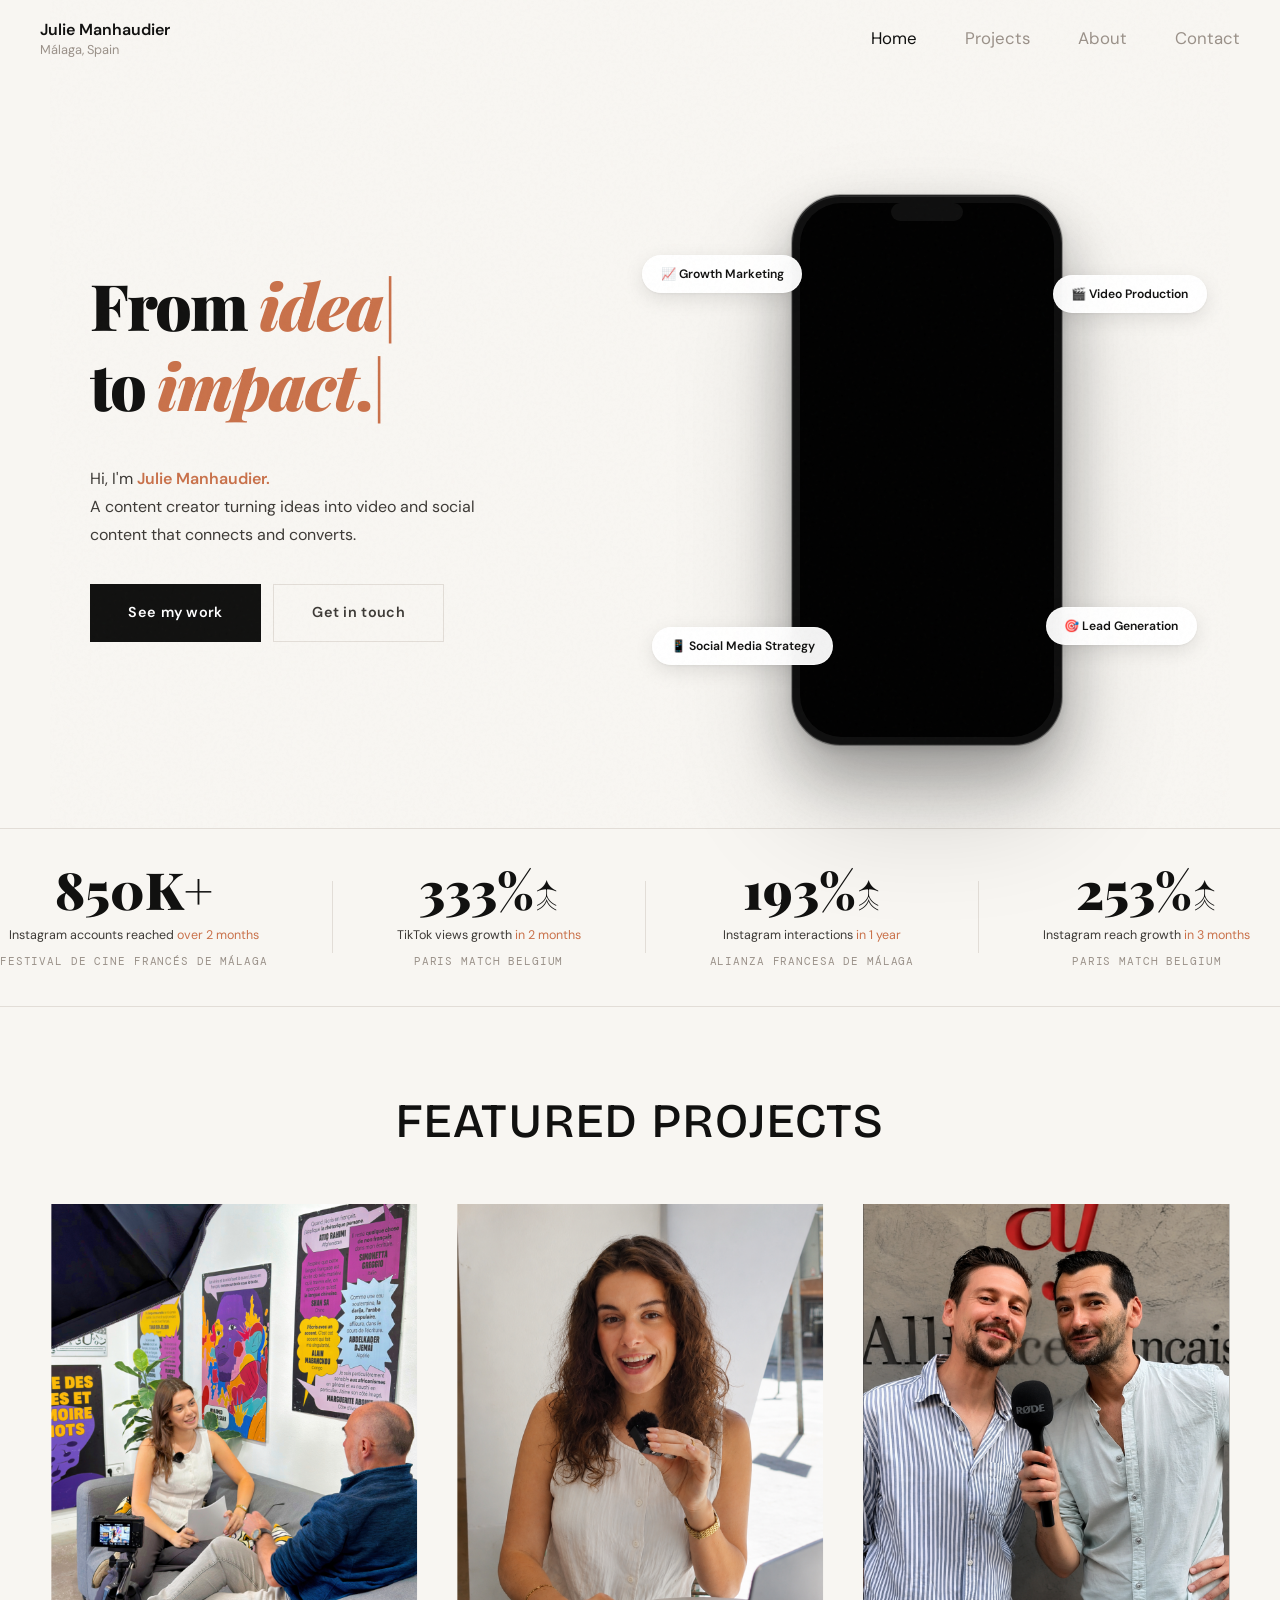
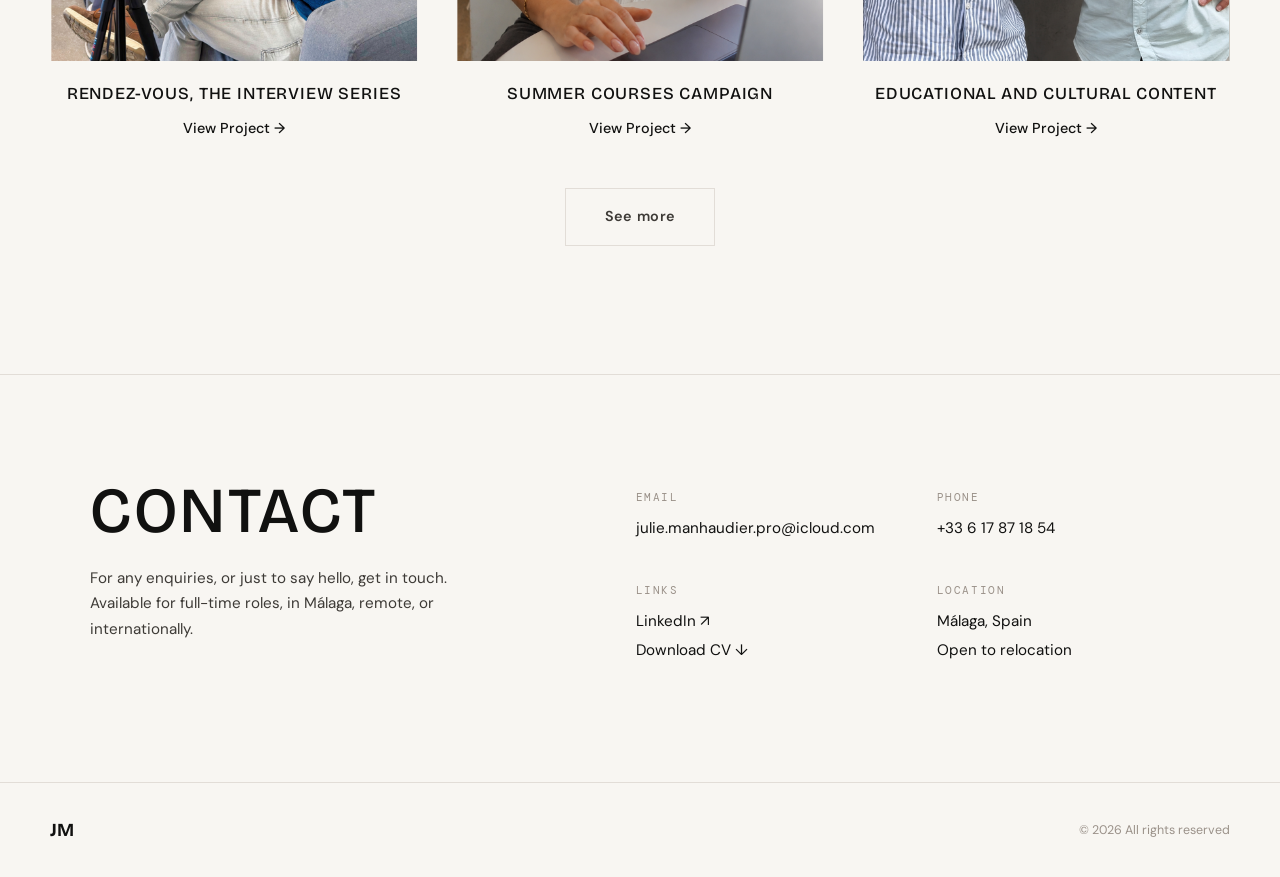
==== commit 7b36aa8f: "modif" ====
--- a/index.html
+++ b/index.html
@@ -60,7 +60,7 @@
         Email
       </a>
       <a href="https://www.linkedin.com/in/juliemanhaudier" target="_blank" rel="noopener" class="btn btn-ghost-light magnetic">LinkedIn ↗</a>
-      <a href="https://drive.google.com/uc?export=download&id=18yvJNAwNgYcT3DRF71zWgUE0nswNM7XS" target="_blank" rel="noopener" class="btn btn-ghost-light magnetic">Download CV ↓</a>
+      <a href="resume_manhaudier_julie.pdf" download class="btn btn-ghost-light magnetic">Download CV ↓</a>
     </div>
     <a href="#contact" class="contact-dropdown-more">See full contact section →</a>
   </div>
@@ -221,7 +221,7 @@
           <div class="contact-block">
             <span class="contact-label">Links</span>
             <a href="https://www.linkedin.com/in/juliemanhaudier" target="_blank" rel="noopener">LinkedIn ↗</a>
-            <a href="https://drive.google.com/uc?export=download&id=18yvJNAwNgYcT3DRF71zWgUE0nswNM7XS" target="_blank" rel="noopener">Download CV ↓</a>
+            <a href="resume_manhaudier_julie.pdf" download>Download CV ↓</a>
           </div>
           <div class="contact-block">
             <span class="contact-label">Location</span>
--- a/style.css
+++ b/style.css
@@ -642,19 +642,27 @@
   line-height: 1.04;
   letter-spacing: -0.025em;
   color: var(--ink);
-  max-width: 18ch;
-}
-
+  max-width: 26ch;
+}
+
+/* About hero + feature share a wide container so the headline aligns with the image's left edge */
+.about-hero > .container,
+.about-feature > .container {
+  max-width: min(92vw, 1500px);
+  padding-left: 0;
+  padding-right: 0;
+}
 .about-feature { padding: 0 0 6rem; }
 .about-feature-grid {
   display: grid;
-  grid-template-columns: 1.15fr 0.85fr;
-  gap: 4rem;
-  align-items: start;
+  grid-template-columns: 1.75fr 0.8fr;
+  gap: 3.5rem;
+  align-items: end;
+  width: 100%;
 }
 .about-photo img {
   width: 100%;
-  aspect-ratio: 4 / 5;
+  aspect-ratio: 9 / 7;
   object-fit: cover;
   object-position: center;
   display: block;
@@ -1014,6 +1022,9 @@
 .project-card:hover .project-card-link { opacity: .7; }
 
 .projects-more { display: flex; justify-content: center; margin-top: 3rem; }
+/* Square-cornered buttons */
+.projects-more .btn,
+.hero-actions .btn { border-radius: 0; padding: 1rem 2.4rem; }
 
 /* ════════════════════════
    EDUCATION
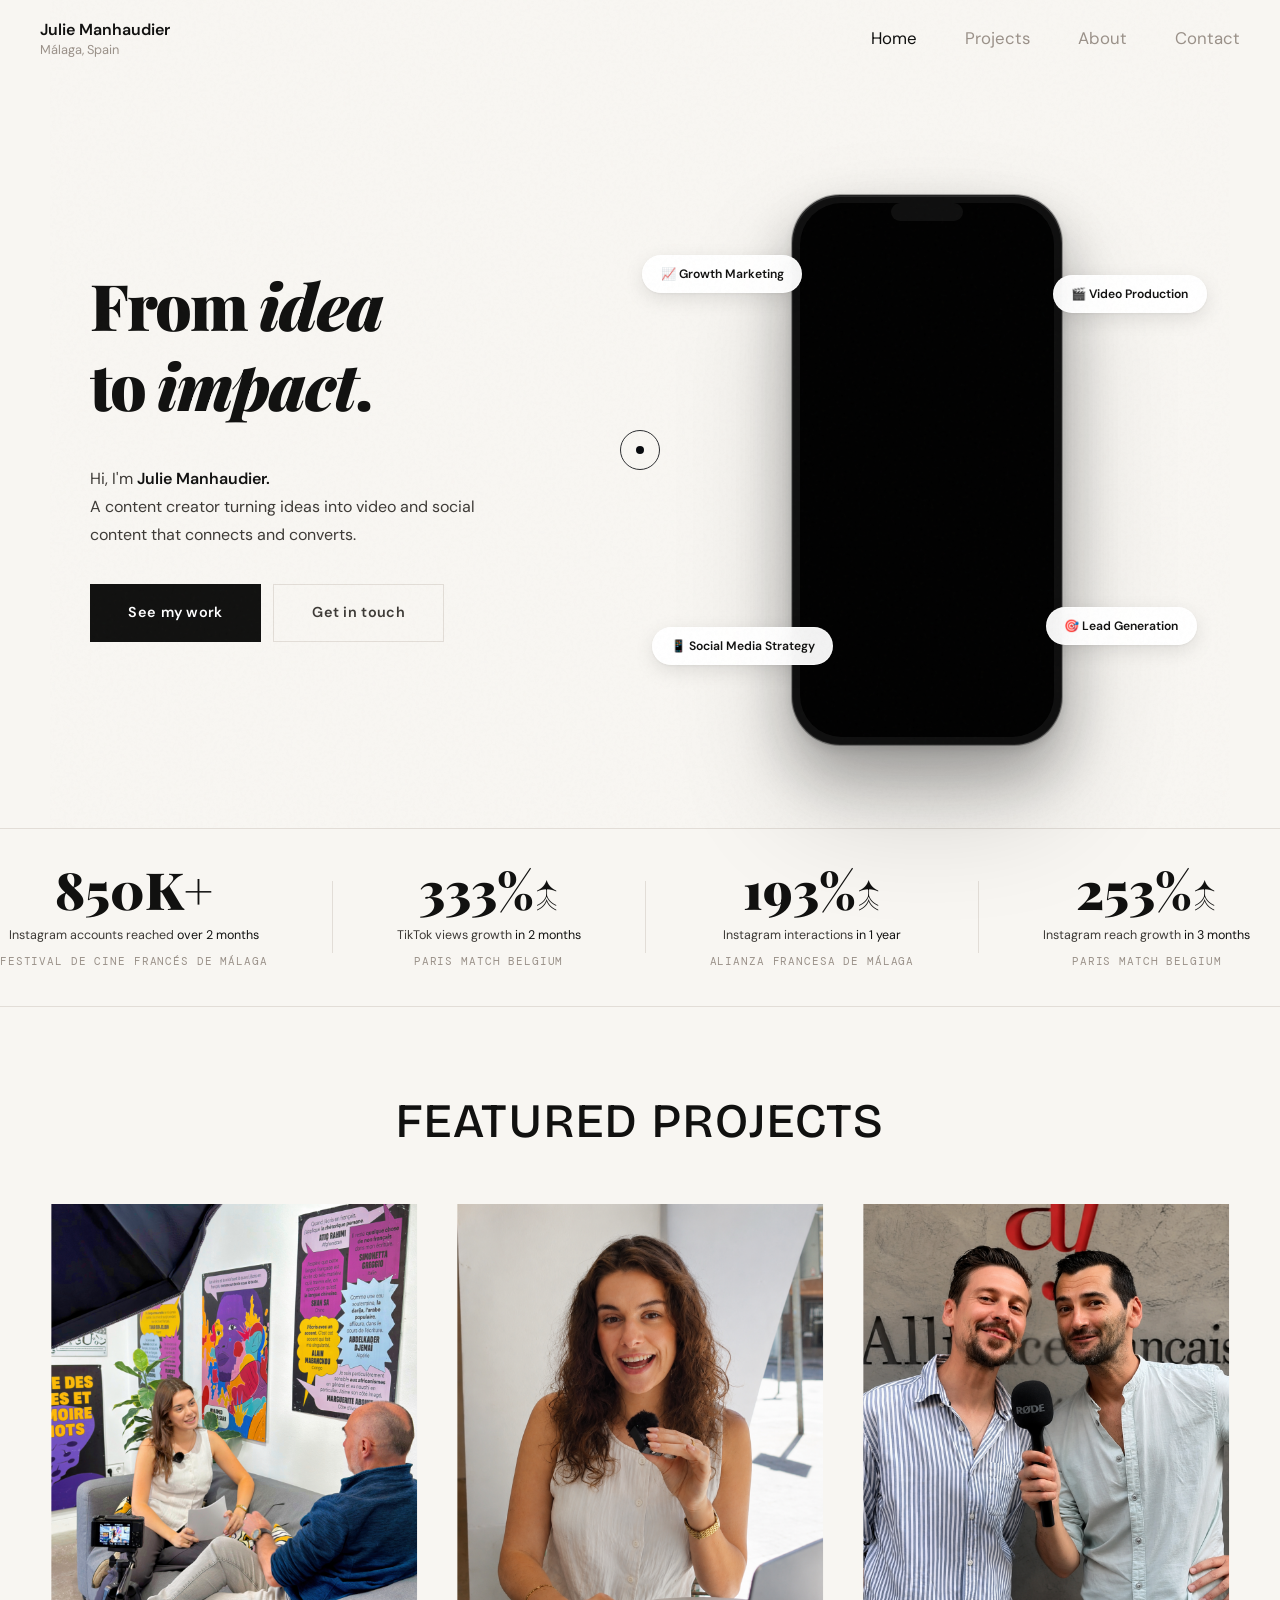
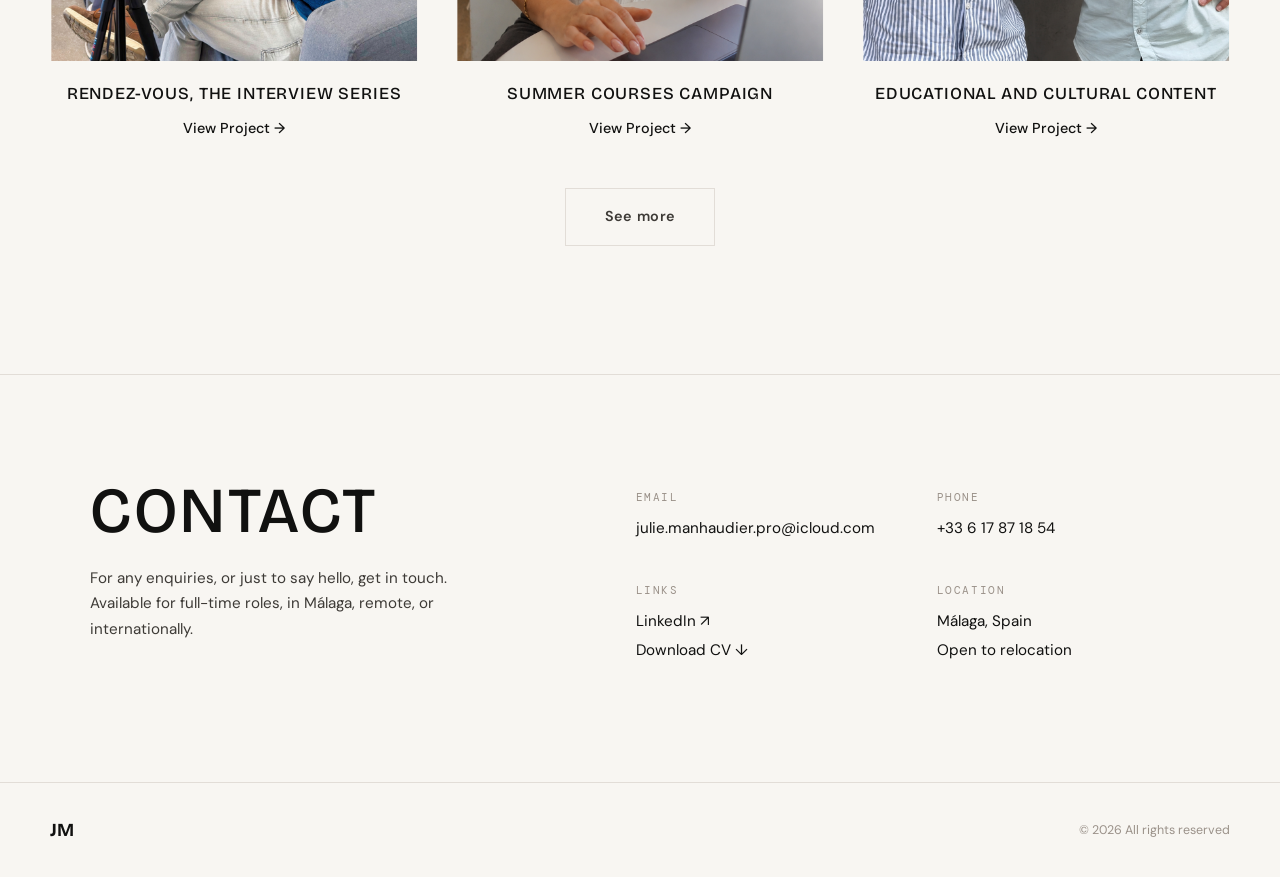
==== commit 7bcdbe81: "h" ====
--- a/index.html
+++ b/index.html
@@ -11,6 +11,10 @@
   <link href="https://fonts.googleapis.com/css2?family=Playfair+Display:ital,wght@0,700;0,900;1,700&family=DM+Sans:ital,wght@0,300;0,400;0,500;0,600;1,400&family=DM+Mono:wght@400;500&family=Caveat:wght@500&family=Oswald:wght@400;500&family=Bricolage+Grotesque:opsz,wght@12..96,400..800&display=swap" rel="stylesheet" />
 </head>
 <body class="is-loading">
+
+  <!-- ── CUSTOM CURSOR ── -->
+  <div class="cursor-dot"></div>
+  <div class="cursor-ring"></div>
 
   <!-- ── LOADER ── -->
   <div class="loader" id="loader">
--- a/style.css
+++ b/style.css
@@ -18,8 +18,8 @@
   --ink:       #111110;
   --ink2:      #3D3A36;
   --muted:     #9A9189;
-  --accent:    #C9714A;
-  --accent2:   #E8956D;
+  --accent:    #111110;
+  --accent2:   #3D3A36;
   --white:     #FFFFFF;
   --dark:      #111110;
   --border:    #E2DDD7;
@@ -88,7 +88,7 @@
 }
 .loader-fill {
   height: 100%;
-  background: var(--accent);
+  background: var(--white);
   width: 0%;
   transition: width .05s linear;
   border-radius: 999px;
@@ -470,11 +470,11 @@
 .btn:hover::before { opacity: 1; }
 
 .btn-dark    { background: var(--ink); color: var(--white); }
-.btn-dark:hover { background: var(--accent); box-shadow: 0 8px 24px rgba(201,113,74,.28); }
+.btn-dark:hover { background: #33302C; box-shadow: 0 8px 24px rgba(17,17,16,.18); }
 .btn-ghost   { border: 1.5px solid var(--border); color: var(--ink2); background: transparent; }
 .btn-ghost:hover { border-color: var(--ink); color: var(--ink); }
 .btn-light   { background: var(--white); color: var(--ink); }
-.btn-light:hover { background: var(--accent); color: var(--white); box-shadow: 0 8px 24px rgba(201,113,74,.28); }
+.btn-light:hover { background: var(--ink); color: var(--white); box-shadow: 0 8px 24px rgba(17,17,16,.18); }
 .btn-ghost-light { border: 1.5px solid rgba(255,255,255,0.22); color: rgba(255,255,255,0.8); background: transparent; }
 .btn-ghost-light:hover { border-color: var(--white); color: var(--white); }
 
@@ -496,7 +496,7 @@
 .phone-glow {
   position: absolute;
   width: 200px; height: 200px;
-  background: radial-gradient(circle, rgba(201,113,74,0.22) 0%, transparent 70%);
+  background: radial-gradient(circle, rgba(17,17,16,0.10) 0%, transparent 70%);
   top: 50%; left: 50%;
   transform: translate(-50%, -50%);
   pointer-events: none;
@@ -933,8 +933,8 @@
   transition: background .3s, border-color .3s, transform .3s var(--ease-out);
 }
 .service-card:hover { background: rgba(255,255,255,0.1); border-color: rgba(255,255,255,0.22); transform: translateY(-4px); }
-.service-accent { background: rgba(201,113,74,0.12); border-color: rgba(201,113,74,0.3); }
-.service-accent:hover { background: rgba(201,113,74,0.2); border-color: var(--accent); }
+.service-accent { background: rgba(17,17,16,0.06); border-color: rgba(17,17,16,0.18); }
+.service-accent:hover { background: rgba(17,17,16,0.12); border-color: var(--accent); }
 .s-num { font-family: var(--mono); font-size: .68rem; color: var(--accent); display: block; margin-bottom: .8rem; }
 .service-card h3 { font-size: 1.1rem; font-weight: 700; color: var(--white); margin-bottom: .7rem; }
 .service-card p  { font-size: .88rem; color: rgba(255,255,255,0.5); line-height: 1.65; margin-bottom: 1rem; }
@@ -1139,7 +1139,7 @@
   line-height: 1.5;
 }
 .contact-block a { transition: color .2s; }
-.contact-block a:hover { color: var(--accent); }
+.contact-block a:hover { text-decoration: underline; text-underline-offset: 4px; }
 
 @media (max-width: 900px) {
   .contact-grid { grid-template-columns: 1fr; gap: 3rem; }
@@ -1273,3 +1273,46 @@
   .contact-links { flex-direction: column; align-items: center; }
   .contact-links .btn { width: 100%; max-width: 300px; text-align: center; justify-content: center; }
 }
+
+/* ════════════════════════
+   CUSTOM CURSOR — inverted (mix-blend-mode: difference)
+   White circles that invert whatever is underneath:
+   they read black on the cream pages, white on the dark project pages.
+════════════════════════ */
+.cursor-dot {
+  width: 8px; height: 8px;
+  background: #fff;
+  mix-blend-mode: difference;
+  border-radius: 50%;
+  position: fixed; top: 0; left: 0;
+  transform: translate(-50%, -50%);
+  transition: width .22s var(--ease-out), height .22s var(--ease-out);
+  z-index: 9999;
+  pointer-events: none;
+}
+.cursor-ring {
+  width: 40px; height: 40px;
+  border: 1.5px solid #fff;
+  mix-blend-mode: difference;
+  border-radius: 50%;
+  position: fixed; top: 0; left: 0;
+  transform: translate(-50%, -50%);
+  opacity: 0.85;
+  transition: width .32s var(--ease-out), height .32s var(--ease-out), opacity .32s;
+  z-index: 9998;
+  pointer-events: none;
+}
+body.cursor-hover .cursor-dot  { width: 13px; height: 13px; }
+body.cursor-hover .cursor-ring { width: 64px; height: 64px; opacity: 0.55; }
+
+/* Hide the native pointer only on real mouse devices */
+@media (hover: hover) and (pointer: fine) {
+  body, a, button, .btn, .project-card, .expertise-row { cursor: none; }
+  /* keep the real pointer where precision matters */
+  video, input, textarea, select { cursor: auto; }
+}
+/* Touch devices — no custom cursor at all */
+@media (pointer: coarse), (hover: none) {
+  .cursor-dot, .cursor-ring { display: none !important; }
+  body { cursor: auto !important; }
+}
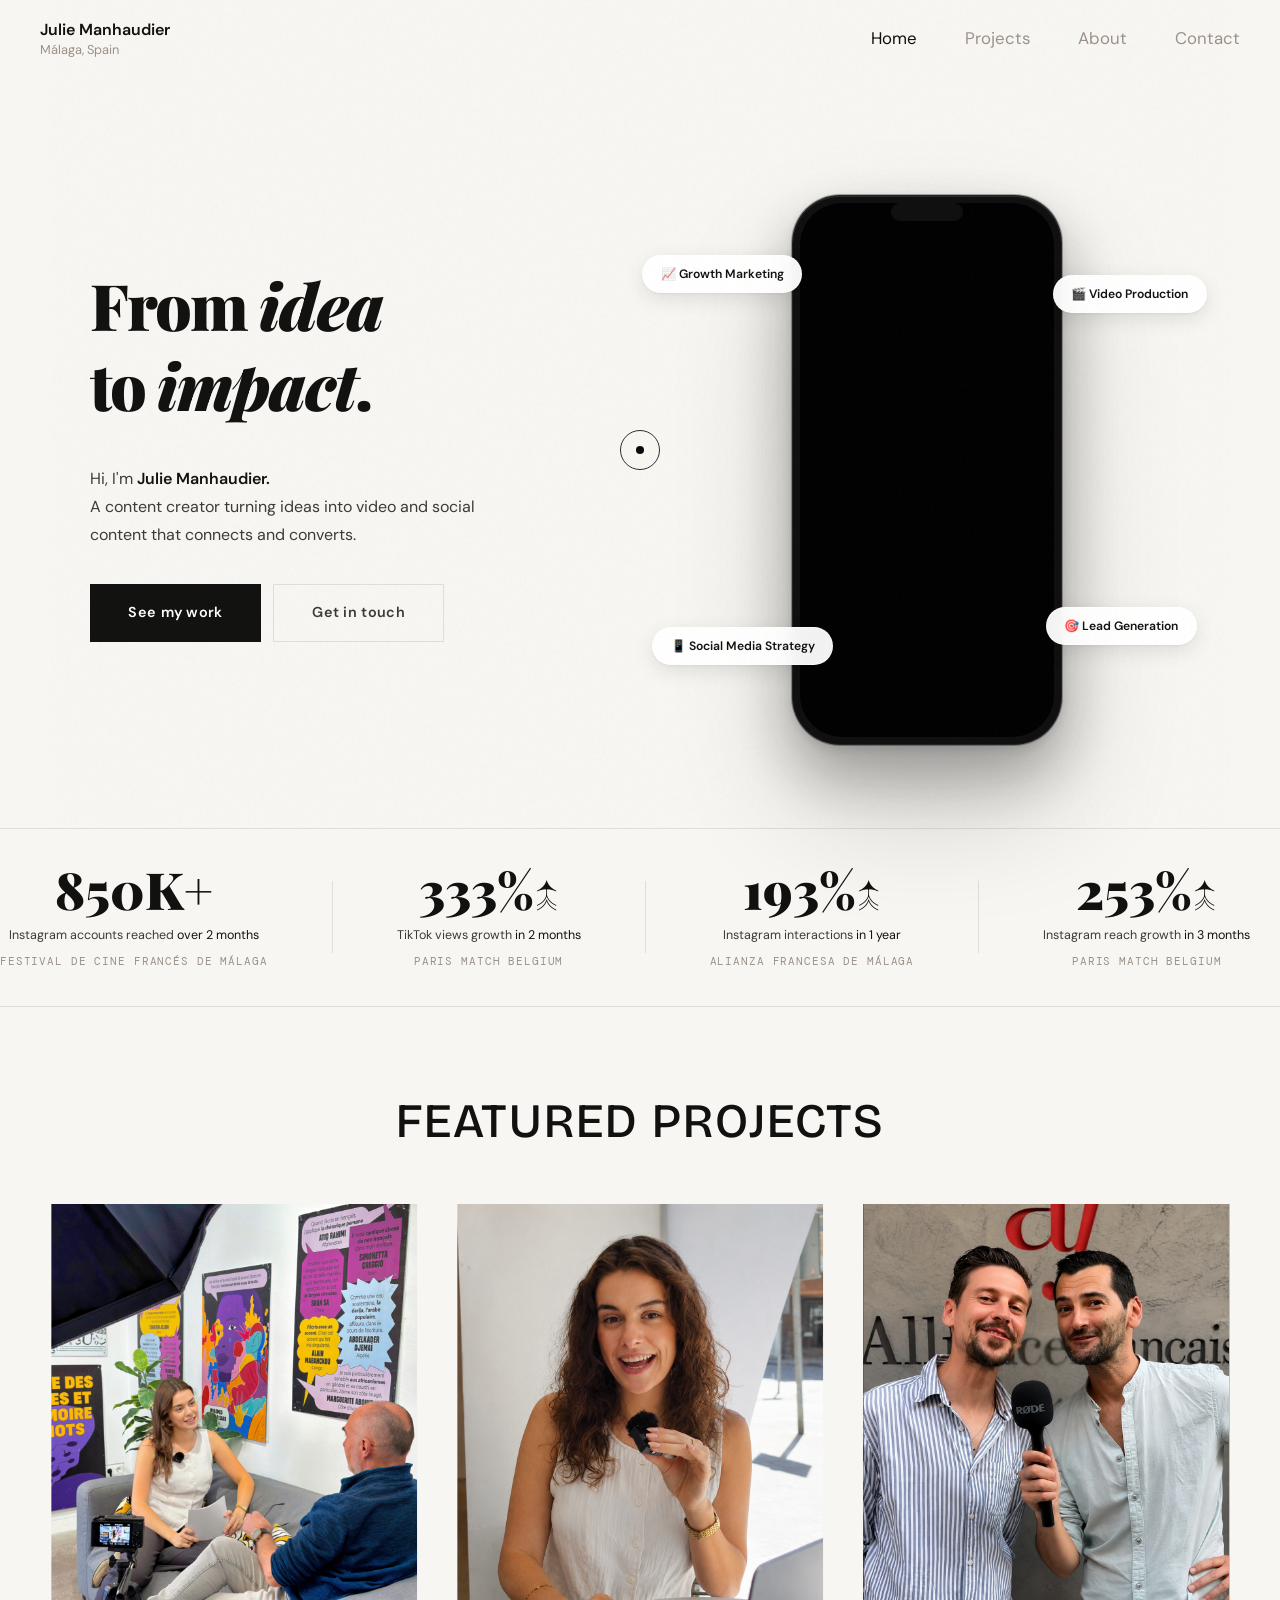
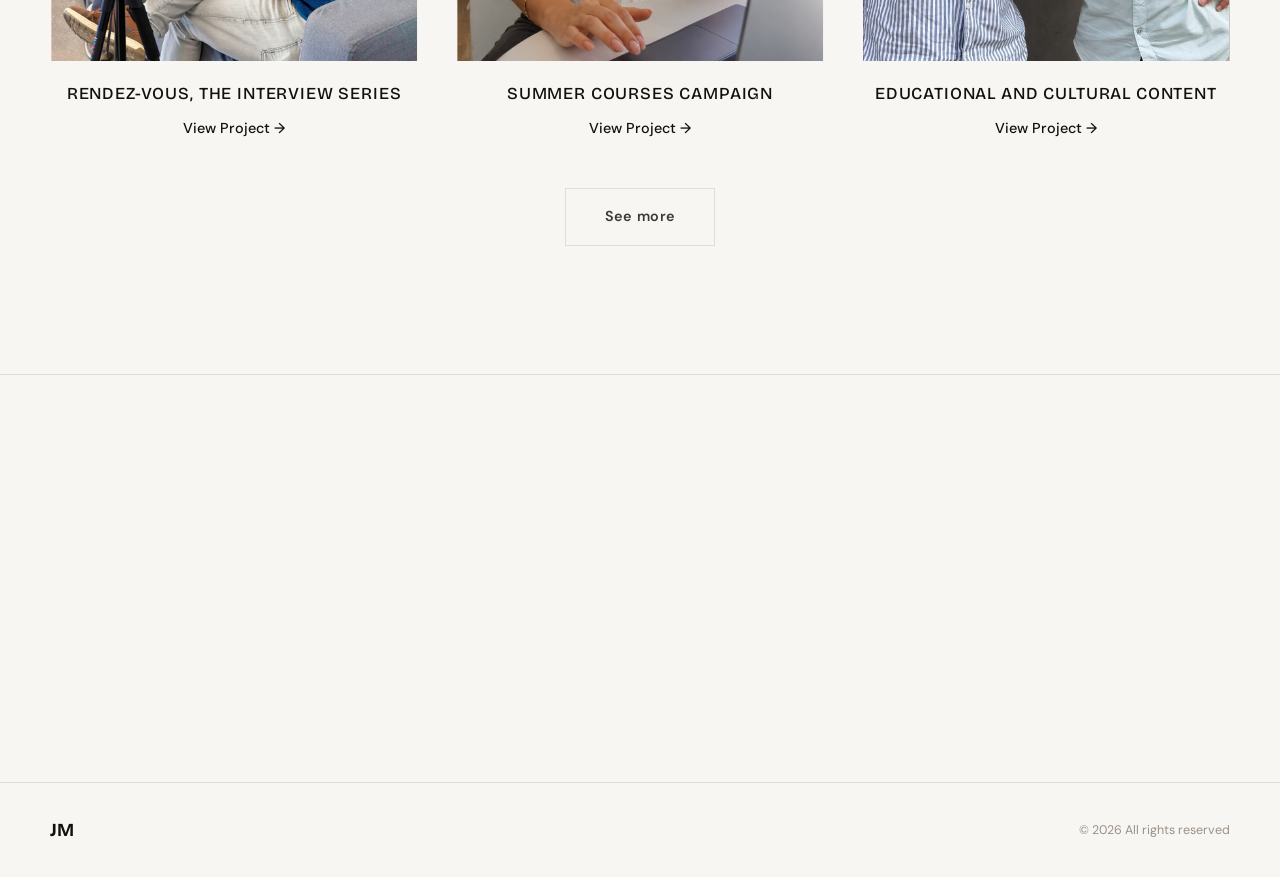
==== commit 159f902d: "favicon" ====
--- a/index.html
+++ b/index.html
@@ -5,6 +5,7 @@
   <meta name="viewport" content="width=device-width, initial-scale=1.0" />
   <title>Julie Manhaudier — Content & Marketing</title>
   <meta name="description" content="Julie Manhaudier — Content strategist, video producer & digital marketer. Turning ideas into content that converts." />
+  <link rel="icon" href="Media/favicon.png" type="image/png" />
   <link rel="stylesheet" href="style.css" />
   <link rel="preconnect" href="https://fonts.googleapis.com" />
   <link rel="preconnect" href="https://fonts.gstatic.com" crossorigin />
@@ -48,26 +49,6 @@
     </div>
   </nav>
 
-  <!-- ── CONTACT DROPDOWN ── -->
-  <div class="contact-dropdown" id="contactDropdown">
-    <div class="contact-dropdown-head">
-      <img src="Media/IMG_2082 2.PNG" alt="Julie Manhaudier" class="contact-dropdown-photo" />
-      <div>
-        <div class="contact-dropdown-name">Julie Manhaudier</div>
-        <span class="contact-dropdown-email">julie.manhaudier.pro@icloud.com</span>
-        <span class="contact-dropdown-phone">+33 6 17 87 18 54</span>
-      </div>
-    </div>
-    <div class="contact-dropdown-links">
-      <a href="mailto:julie.manhaudier.pro@icloud.com" class="btn btn-light magnetic">
-        <svg width="16" height="16" fill="none" stroke="currentColor" stroke-width="2" viewBox="0 0 24 24"><path stroke-linecap="round" stroke-linejoin="round" d="M3 8l7.89 5.26a2 2 0 002.22 0L21 8M5 19h14a2 2 0 002-2V7a2 2 0 00-2-2H5a2 2 0 00-2 2v10a2 2 0 002 2z"/></svg>
-        Email
-      </a>
-      <a href="https://www.linkedin.com/in/juliemanhaudier" target="_blank" rel="noopener" class="btn btn-ghost-light magnetic">LinkedIn ↗</a>
-      <a href="resume_manhaudier_julie.pdf" download class="btn btn-ghost-light magnetic">Download CV ↓</a>
-    </div>
-    <a href="#contact" class="contact-dropdown-more">See full contact section →</a>
-  </div>
 
   <!-- ── HERO ── -->
   <section id="hero">
--- a/style.css
+++ b/style.css
@@ -199,99 +199,11 @@
 .nav-links a:hover { color: var(--ink); }
 .nav-links a.active { color: var(--ink); }
 
-/* ── CONTACT DROPDOWN ── */
-.contact-dropdown {
-  position: fixed;
-  top: 74px;
-  right: 2.5rem;
-  width: fit-content;
-  max-width: calc(100vw - 3rem);
-  background: var(--dark);
-  border-radius: 16px;
-  padding: 1.4rem;
-  box-shadow: 0 24px 60px rgba(0,0,0,0.35);
-  z-index: 200;
-  opacity: 0;
-  transform: translateY(-8px);
-  pointer-events: none;
-  transition: opacity .25s var(--ease-out), transform .25s var(--ease-out);
-}
-.contact-dropdown.open {
-  opacity: 1;
-  transform: translateY(0);
-  pointer-events: auto;
-}
-.contact-dropdown-head {
-  display: flex;
-  align-items: flex-start;
-  gap: .9rem;
-  margin-bottom: 1.2rem;
-}
-.contact-dropdown-photo {
-  width: 60px; height: 60px;
-  border-radius: 12px;
-  object-fit: cover;
-  flex-shrink: 0;
-}
-.contact-dropdown-name {
-  font-family: var(--serif);
-  font-weight: 900;
-  font-size: 1.05rem;
-  color: var(--white);
-  margin-bottom: .3rem;
-}
-.contact-dropdown-email,
-.contact-dropdown-phone {
-  display: block;
-  font-size: .8rem;
-  color: rgba(255,255,255,0.65);
-  margin-top: .15rem;
-}
-.contact-dropdown-links {
-  display: flex;
-  gap: .5rem;
-  flex-wrap: nowrap;
-}
-.contact-dropdown-links .btn {
-  padding: 0.5rem 0.8rem !important;
-  font-size: .78rem;
-  white-space: nowrap;
-}
-.contact-dropdown-more {
-  display: block;
-  text-align: center;
-  margin-top: 1rem;
-  font-size: .78rem;
-  color: rgba(255,255,255,0.5);
-  transition: color .2s;
-}
-.contact-dropdown-more:hover { color: var(--white); }
-
-@media (max-width: 600px) {
-  .contact-dropdown { right: 1.25rem; left: 1.25rem; width: auto; }
-  .contact-dropdown-links { flex-wrap: wrap; }
-}
-
 .burger { display: none; flex-direction: column; gap: 5px; background: none; border: none; padding: 4px; z-index: 110; }
 .burger span { display: block; width: 22px; height: 2px; background: var(--ink); border-radius: 2px; transition: .3s; }
 .burger.open span:nth-child(1) { transform: translateY(7px) rotate(45deg); }
 .burger.open span:nth-child(2) { opacity: 0; }
 .burger.open span:nth-child(3) { transform: translateY(-7px) rotate(-45deg); }
-
-/* ════════════════════════
-   SECTION LABELS
-════════════════════════ */
-.section-tag {
-  display: inline-block;
-  font-family: var(--mono);
-  font-size: 0.68rem;
-  font-weight: 500;
-  letter-spacing: 0.2em;
-  text-transform: uppercase;
-  color: var(--accent);
-  margin-bottom: 1.2rem;
-}
-.section-tag-light { color: rgba(255,255,255,0.45); }
 
 /* ════════════════════════
    TYPOGRAPHY ANIMATIONS
@@ -619,8 +531,6 @@
 ════════════════════════ */
 .section-light  { padding: 8rem 0; background: var(--bg); }
 #featured-projects.section-light { padding-top: 5.5rem; }
-.section-dark   { padding: 8rem 0; background: var(--dark); }
-.section-cream  { padding: 8rem 0; background: var(--bg-cream); }
 
 /* ════════════════════════
    ABOUT
@@ -652,7 +562,7 @@
   padding-left: 0;
   padding-right: 0;
 }
-.about-feature { padding: 0 0 6rem; }
+.about-feature { padding: 0 0 3rem; }
 .about-feature-grid {
   display: grid;
   grid-template-columns: 1.75fr 0.8fr;
@@ -692,7 +602,7 @@
 .about-facts dd { font-size: .9rem; color: var(--ink); }
 
 /* ── EXPERTISE — editorial rows ── */
-.about-expertise { padding: 6rem 0; border-top: 1px solid var(--border); }
+.about-expertise { padding: 2.5rem 0 6rem; }
 .expertise-head {
   display: grid;
   grid-template-columns: 1fr 2fr;
@@ -737,237 +647,6 @@
   .expertise-row { grid-template-columns: 2.5rem 1fr; gap: 1rem 1.2rem; }
   .expertise-row > p { grid-column: 2 / 3; }
 }
-.about-langs { display: flex; flex-wrap: wrap; gap: .6rem; margin-top: 2rem; }
-.lang-pill {
-  padding: .38rem 1rem; border-radius: 999px;
-  border: 1px solid var(--border);
-  font-size: .8rem; color: var(--ink2);
-  transition: border-color .2s, color .2s;
-}
-.lang-pill:hover { border-color: var(--accent); color: var(--accent); }
-
-.open-card {
-  background: var(--white);
-  border: 1px solid var(--border);
-  border-radius: 16px; padding: 1.8rem;
-  transition: transform .3s var(--ease-out), box-shadow .3s;
-}
-.open-card:hover {
-  transform: translateY(-4px);
-  box-shadow: 0 12px 36px rgba(13,13,13,0.08);
-}
-
-/* ── PHOTO STACK — scattered table look ── */
-.about-right {
-  display: flex;
-  align-items: center;
-  justify-content: flex-end;
-  padding: 2rem 1rem 2rem 0;
-}
-
-.photo-stack {
-  display: grid;
-  grid-template-columns: 1fr 1fr;
-  gap: 1.6rem;
-  width: 100%;
-  perspective: 1200px;
-}
-
-/* ── POLAROID STACK ── */
-.polaroid-stack {
-  position: relative;
-  width: 340px;
-  height: 340px;
-  margin: auto;
-  cursor: pointer;
-}
-
-/* Hint animation — partial fan on load */
-@keyframes polaroid-hint {
-  0%   { transform: rotate(var(--r)) translateX(var(--tx)); }
-  40%  { transform: rotate(var(--fan-r)) translateX(calc(var(--fan-tx) * 0.45)); }
-  70%  { transform: rotate(var(--fan-r)) translateX(calc(var(--fan-tx) * 0.45)); }
-  100% { transform: rotate(var(--r)) translateX(var(--tx)); }
-}
-.polaroid.hint-animate {
-  animation: polaroid-hint 1.4s var(--ease-out) forwards;
-}
-
-.polaroid {
-  position: absolute;
-  top: 0; left: 0;
-  width: 320px;
-  background: #fff;
-  padding: 10px 10px 38px 10px;
-  box-shadow: 0 4px 20px rgba(13,13,13,0.14), 0 1px 4px rgba(13,13,13,0.08);
-  transform: rotate(var(--r, 0deg)) translateX(var(--tx, 0px));
-  transform-origin: bottom center;
-  transition: transform 0.55s var(--ease-out), box-shadow 0.4s, z-index 0s;
-  z-index: var(--z, 1);
-}
-
-.polaroid img {
-  width: 100%;
-  aspect-ratio: 4 / 3;
-  object-fit: cover;
-  display: block;
-}
-
-.polaroid-caption {
-  display: block;
-  text-align: center;
-  font-family: 'Caveat', cursive;
-  font-size: 1.05rem;
-  color: #333;
-  margin-top: 8px;
-  opacity: 0;
-  transition: opacity 0.35s var(--ease-out);
-}
-
-/* Fanned out — on hover of stack or .fanned class (mobile tap) */
-.polaroid-stack:hover .polaroid,
-.polaroid-stack.fanned .polaroid {
-  transform: rotate(var(--fan-r, 0deg)) translateX(var(--fan-tx, 0px));
-}
-.polaroid-stack:hover .polaroid-caption,
-.polaroid-stack.fanned .polaroid-caption {
-  opacity: 1;
-}
-
-/* Individual photo hover — lift to front */
-.polaroid-stack:hover .polaroid:hover,
-.polaroid-stack.fanned .polaroid:hover {
-  transform: rotate(0deg) translateX(var(--fan-tx, 0px)) translateY(-20px) scale(1.04);
-  box-shadow: 0 20px 50px rgba(13,13,13,0.22);
-  z-index: 10;
-}
-
-.photo-tilt {
-  position: relative;
-  transition-delay: calc(var(--i) * 120ms);
-  cursor: pointer;
-}
-
-/* Even photos nudge down, odd nudge up — creates scatter feel */
-.photo-tilt:nth-child(odd)  { margin-top: 18px; }
-.photo-tilt:nth-child(even) { margin-top: -18px; }
-
-.photo-tilt-inner {
-  position: relative;
-  border-radius: 12px;
-  overflow: hidden;
-  border: 4px solid var(--white);
-  box-shadow:
-    0 2px 8px rgba(13,13,13,0.10),
-    0 8px 24px rgba(13,13,13,0.14),
-    0 1px 2px rgba(13,13,13,0.08);
-  transform: rotate(var(--r, 0deg));
-  transform-style: preserve-3d;
-  transition:
-    transform 0.55s var(--ease-out),
-    box-shadow 0.45s var(--ease-out),
-    z-index 0s;
-  will-change: transform;
-  aspect-ratio: 16 / 9;
-}
-
-.photo-tilt-inner img {
-  width: 100%; height: 100%;
-  object-fit: cover;
-  display: block;
-  pointer-events: none;
-  transition: transform 0.5s var(--ease-out);
-}
-
-/* Shine overlay — follows cursor */
-.photo-shine {
-  position: absolute;
-  inset: 0;
-  background: radial-gradient(
-    circle at var(--sx, 50%) var(--sy, 50%),
-    rgba(255,255,255,0.20) 0%,
-    transparent 60%
-  );
-  opacity: 0;
-  transition: opacity 0.3s;
-  pointer-events: none;
-  border-radius: 10px;
-}
-
-/* On hover: straighten, lift, come forward */
-.photo-tilt {
-  z-index: 1;
-}
-.photo-tilt:hover {
-  z-index: 10;
-}
-.photo-tilt:hover .photo-tilt-inner {
-  transform: rotate(0deg) translateY(-14px) scale(1.05);
-  box-shadow:
-    0 22px 55px rgba(13,13,13,0.24),
-    0 8px 22px rgba(13,13,13,0.14);
-}
-.photo-tilt:hover .photo-shine { opacity: 1; }
-.photo-tilt:hover img { transform: scale(1.03); }
-.card-label { font-family: var(--mono); font-size: .65rem; font-weight: 500; letter-spacing: .18em; text-transform: uppercase; color: var(--muted); margin-bottom: 1rem; }
-.open-chips { display: flex; flex-wrap: wrap; gap: .45rem; }
-.open-chips span {
-  padding: .32rem .85rem; border-radius: 999px;
-  background: var(--bg-cream); border: 1px solid var(--border);
-  font-size: .77rem; color: var(--ink2); font-weight: 500;
-  transition: background .2s, color .2s, border-color .2s;
-}
-.open-chips span:hover { background: var(--ink); color: var(--white); border-color: var(--ink); }
-
-/* ════════════════════════
-   SERVICES
-════════════════════════ */
-.services-grid {
-  display: grid; grid-template-columns: repeat(2,1fr);
-  gap: 1.25rem;
-}
-.service-card {
-  background: rgba(255,255,255,0.06);
-  border: 1px solid rgba(255,255,255,0.1);
-  border-radius: 16px; padding: 2.2rem;
-  transition: background .3s, border-color .3s, transform .3s var(--ease-out);
-}
-.service-card:hover { background: rgba(255,255,255,0.1); border-color: rgba(255,255,255,0.22); transform: translateY(-4px); }
-.service-accent { background: rgba(17,17,16,0.06); border-color: rgba(17,17,16,0.18); }
-.service-accent:hover { background: rgba(17,17,16,0.12); border-color: var(--accent); }
-.s-num { font-family: var(--mono); font-size: .68rem; color: var(--accent); display: block; margin-bottom: .8rem; }
-.service-card h3 { font-size: 1.1rem; font-weight: 700; color: var(--white); margin-bottom: .7rem; }
-.service-card p  { font-size: .88rem; color: rgba(255,255,255,0.5); line-height: 1.65; margin-bottom: 1rem; }
-.service-card ul { list-style: none; }
-.service-card li {
-  font-size: .83rem; color: rgba(255,255,255,0.4);
-  padding: .42rem 0; border-bottom: 1px solid rgba(255,255,255,0.06);
-  display: flex; align-items: center; gap: .6rem;
-}
-.service-card li::before { content: '→'; color: var(--accent); font-size: .75rem; }
-.service-card li:last-child { border-bottom: none; }
-
-/* ════════════════════════
-   MARQUEE
-════════════════════════ */
-.marquee-bar {
-  background: var(--bg-cream);
-  border-top: 1px solid var(--border);
-  border-bottom: 1px solid var(--border);
-  padding: 1.1rem 0;
-  overflow: hidden;
-}
-.marquee-track {
-  display: flex; align-items: center; gap: 2rem;
-  width: max-content;
-  animation: marquee 28s linear infinite;
-}
-.marquee-track span { font-size: .82rem; font-weight: 500; color: var(--ink2); white-space: nowrap; }
-.marquee-track .mx { color: var(--accent); font-size: .6rem; }
-.marquee-track .marquee-label { font-family: var(--mono); font-size: .65rem; font-weight: 500; letter-spacing: .18em; text-transform: uppercase; color: var(--muted); }
-@keyframes marquee { from { transform: translateX(0); } to { transform: translateX(-50%); } }
-.marquee-bar:hover .marquee-track { animation-play-state: paused; }
-
 /* ════════════════════════
    PROJECTS
 ════════════════════════ */
@@ -1025,68 +704,6 @@
 /* Square-cornered buttons */
 .projects-more .btn,
 .hero-actions .btn { border-radius: 0; padding: 1rem 2.4rem; }
-
-/* ════════════════════════
-   EDUCATION
-════════════════════════ */
-.edu-grid {
-  display: grid; grid-template-columns: 1.3fr 0.7fr;
-  gap: 2rem; align-items: start;
-}
-.edu-main {
-  background: var(--white); border: 1px solid var(--border);
-  border-radius: 16px; padding: 2.5rem;
-  transition: transform .3s var(--ease-out), box-shadow .3s;
-}
-.edu-main:hover { transform: translateY(-4px); box-shadow: 0 12px 36px rgba(13,13,13,0.08); }
-.edu-main h3 {
-  font-family: var(--serif); font-size: 1.5rem; font-weight: 700;
-  line-height: 1.2; margin: .5rem 0 1.2rem;
-}
-.edu-list { list-style: none; display: flex; flex-direction: column; gap: .5rem; }
-.edu-list li {
-  font-size: .88rem; color: var(--ink2);
-  padding-left: 1.2rem; position: relative;
-}
-.edu-list li::before { content: '→'; position: absolute; left: 0; color: var(--accent); font-size: .75rem; }
-.edu-side { display: flex; flex-direction: column; gap: 1.25rem; }
-.edu-card {
-  background: var(--white); border: 1px solid var(--border);
-  border-radius: 16px; padding: 1.8rem;
-  transition: transform .3s var(--ease-out), box-shadow .3s;
-}
-.edu-card:hover { transform: translateY(-3px); box-shadow: 0 8px 24px rgba(13,13,13,0.07); }
-.edu-card h4 { font-size: 1rem; font-weight: 700; margin: .4rem 0 .25rem; }
-.edu-card p  { font-size: .82rem; color: var(--muted); }
-
-/* ════════════════════════
-   SKILLS
-════════════════════════ */
-.skills-grid {
-  display: grid; grid-template-columns: repeat(3, 1fr);
-  gap: 1.5rem;
-}
-.skill-col {
-  background: var(--white); border: 1px solid var(--border);
-  border-radius: 16px; padding: 2rem;
-  transition: transform .3s var(--ease-out), box-shadow .3s, border-color .3s;
-}
-.skill-col:hover { transform: translateY(-4px); box-shadow: 0 12px 36px rgba(13,13,13,.08); border-color: var(--accent); }
-.skill-col h4 {
-  font-family: var(--mono); font-size: .68rem; font-weight: 500;
-  letter-spacing: .16em; text-transform: uppercase;
-  color: var(--muted); margin-bottom: 1.2rem;
-}
-.skill-col ul { list-style: none; }
-.skill-col li {
-  font-size: .88rem; color: var(--ink2);
-  padding: .5rem 0; border-bottom: 1px solid var(--bg-cream);
-  display: flex; align-items: center; gap: .6rem;
-  transition: color .2s, padding-left .2s;
-}
-.skill-col li:last-child { border-bottom: none; }
-.skill-col li::before { content: '·'; color: var(--accent); font-size: 1rem; flex-shrink: 0; }
-.skill-col li:hover { color: var(--ink); padding-left: 4px; }
 
 /* ════════════════════════
    CONTACT
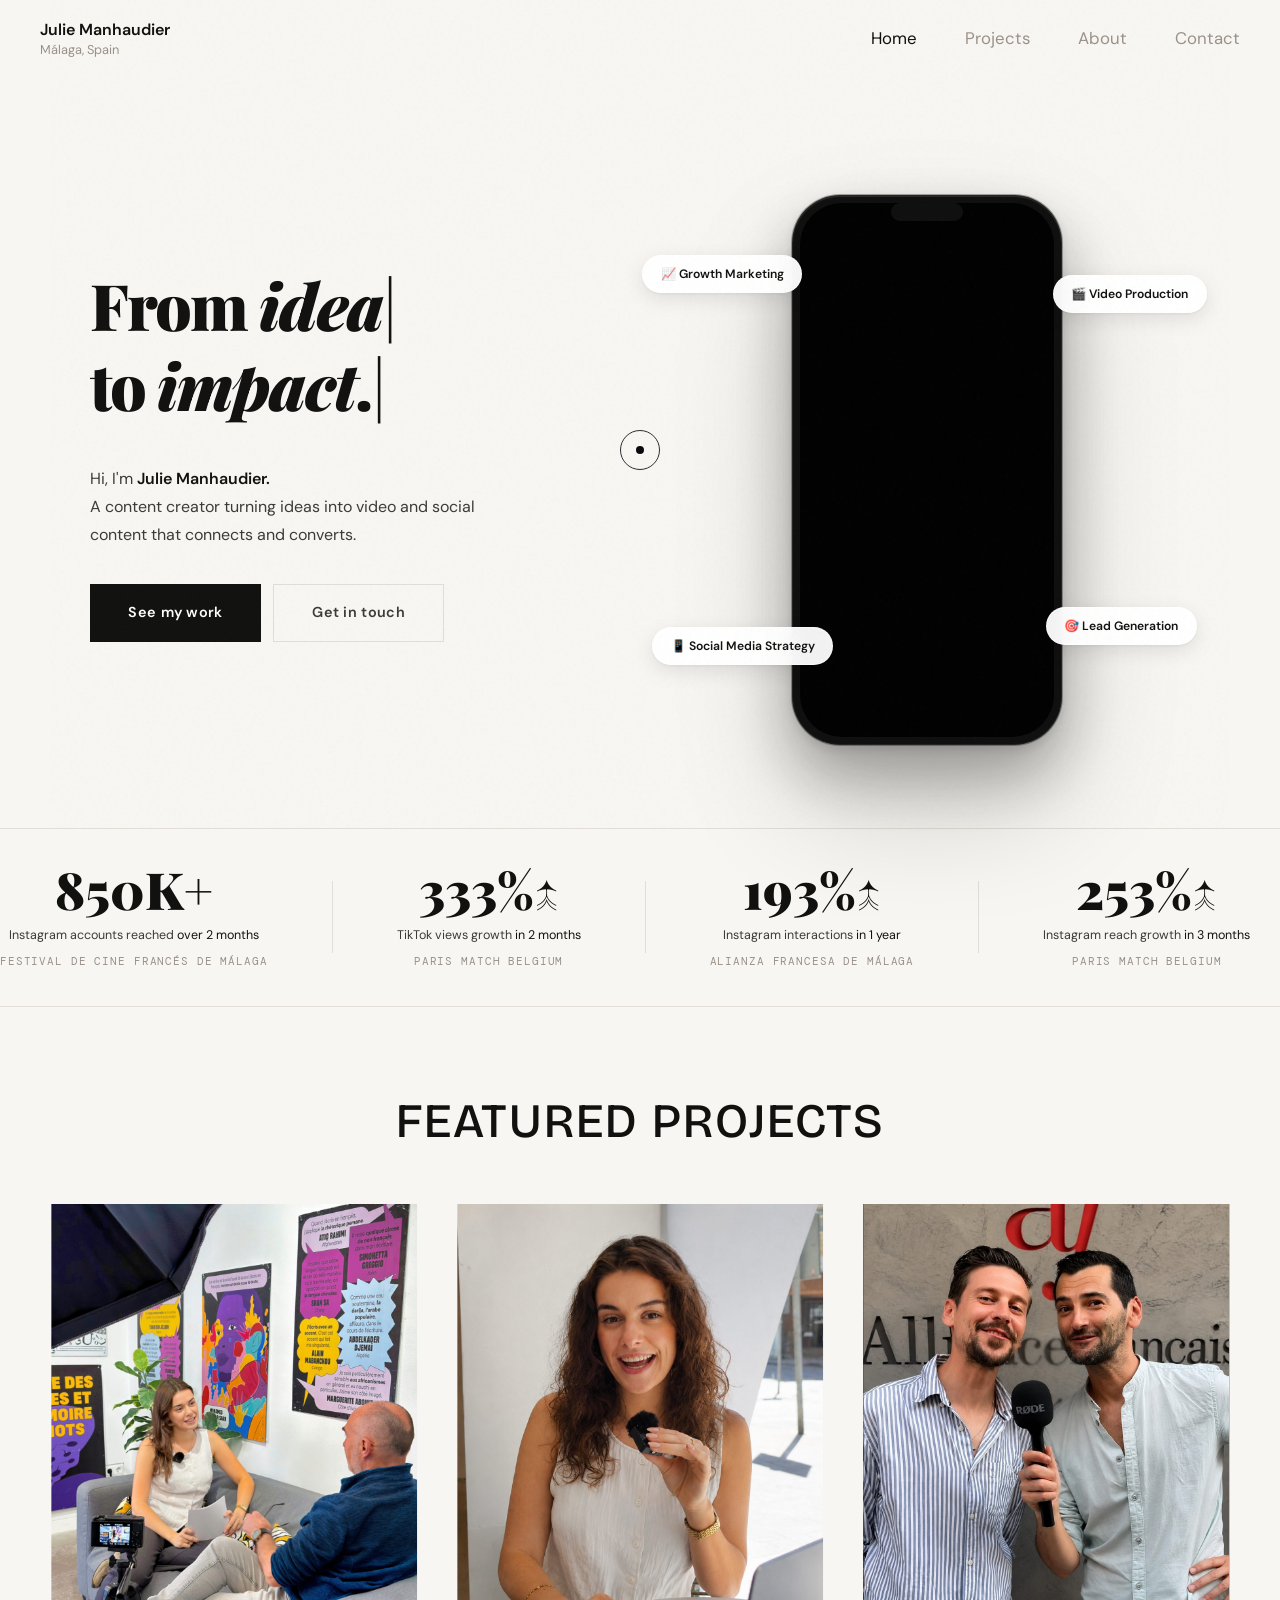
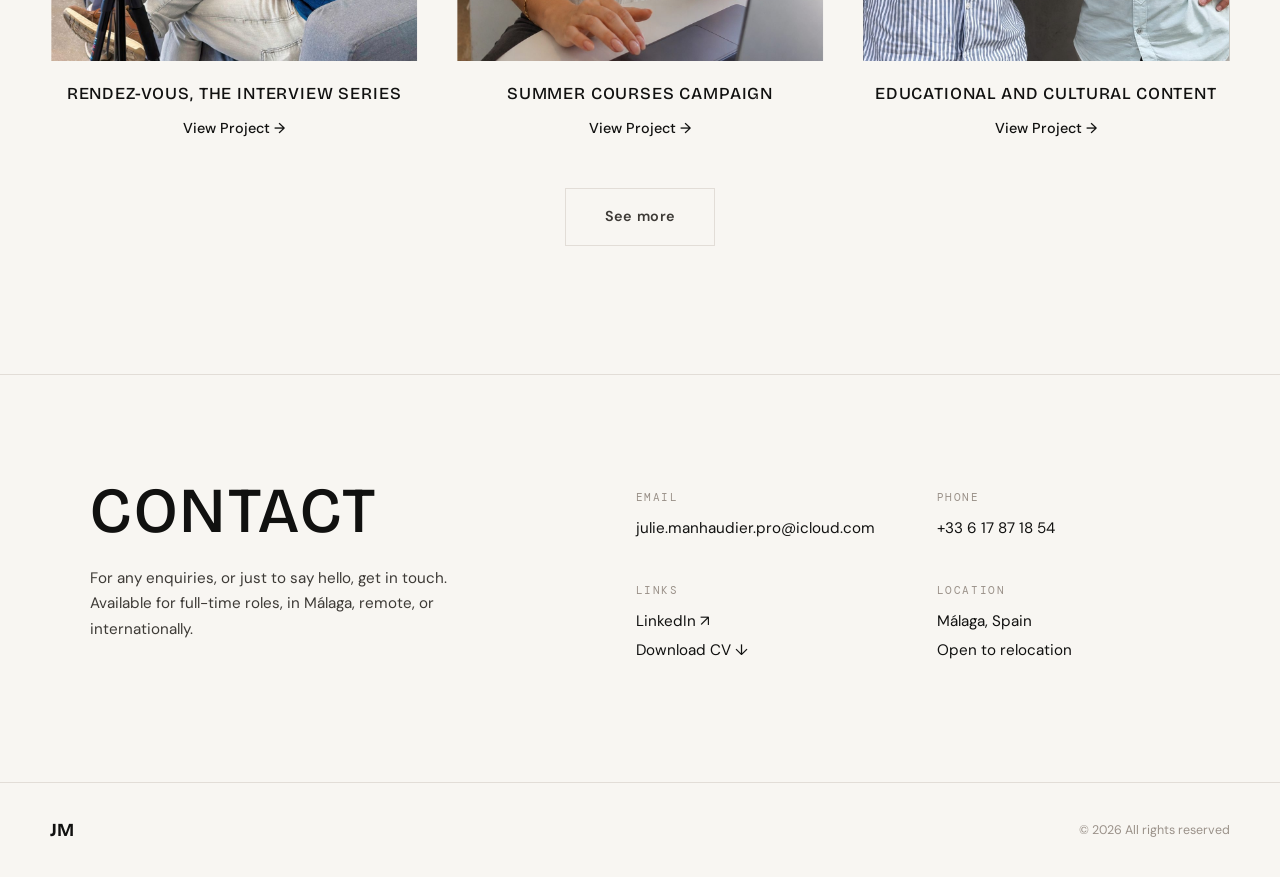
==== commit e8791044: "Optimize media & fonts for much faster loading Videos re-encoded (H.264, 540x960, CRF30, +faststart)" ====
--- a/index.html
+++ b/index.html
@@ -9,7 +9,7 @@
   <link rel="stylesheet" href="style.css" />
   <link rel="preconnect" href="https://fonts.googleapis.com" />
   <link rel="preconnect" href="https://fonts.gstatic.com" crossorigin />
-  <link href="https://fonts.googleapis.com/css2?family=Playfair+Display:ital,wght@0,700;0,900;1,700&family=DM+Sans:ital,wght@0,300;0,400;0,500;0,600;1,400&family=DM+Mono:wght@400;500&family=Caveat:wght@500&family=Oswald:wght@400;500&family=Bricolage+Grotesque:opsz,wght@12..96,400..800&display=swap" rel="stylesheet" />
+  <link href="https://fonts.googleapis.com/css2?family=Playfair+Display:ital,wght@0,700;0,900;1,700&family=DM+Sans:ital,wght@0,300;0,400;0,500;0,600;1,400&family=DM+Mono:wght@400;500&family=Bricolage+Grotesque:opsz,wght@12..96,400..800&display=swap" rel="stylesheet" />
 </head>
 <body class="is-loading">
 
--- a/style.css
+++ b/style.css
@@ -505,6 +505,13 @@
   gap: 4rem;
   width: max-content;
   animation: marquee 60s linear infinite;
+}
+/* The track holds two identical copies of the stats. A seamless loop needs a
+   shift of one copy's width, which is 50% plus half the 4rem gap that sits
+   between the two copies — hence the extra 2rem. */
+@keyframes marquee {
+  from { transform: translateX(0); }
+  to   { transform: translateX(calc(-50% - 2rem)); }
 }
 .stats-bar:hover .stats-track { animation-play-state: paused; }
 .stat-item { display: flex; flex-direction: column; align-items: center; text-align: center; }
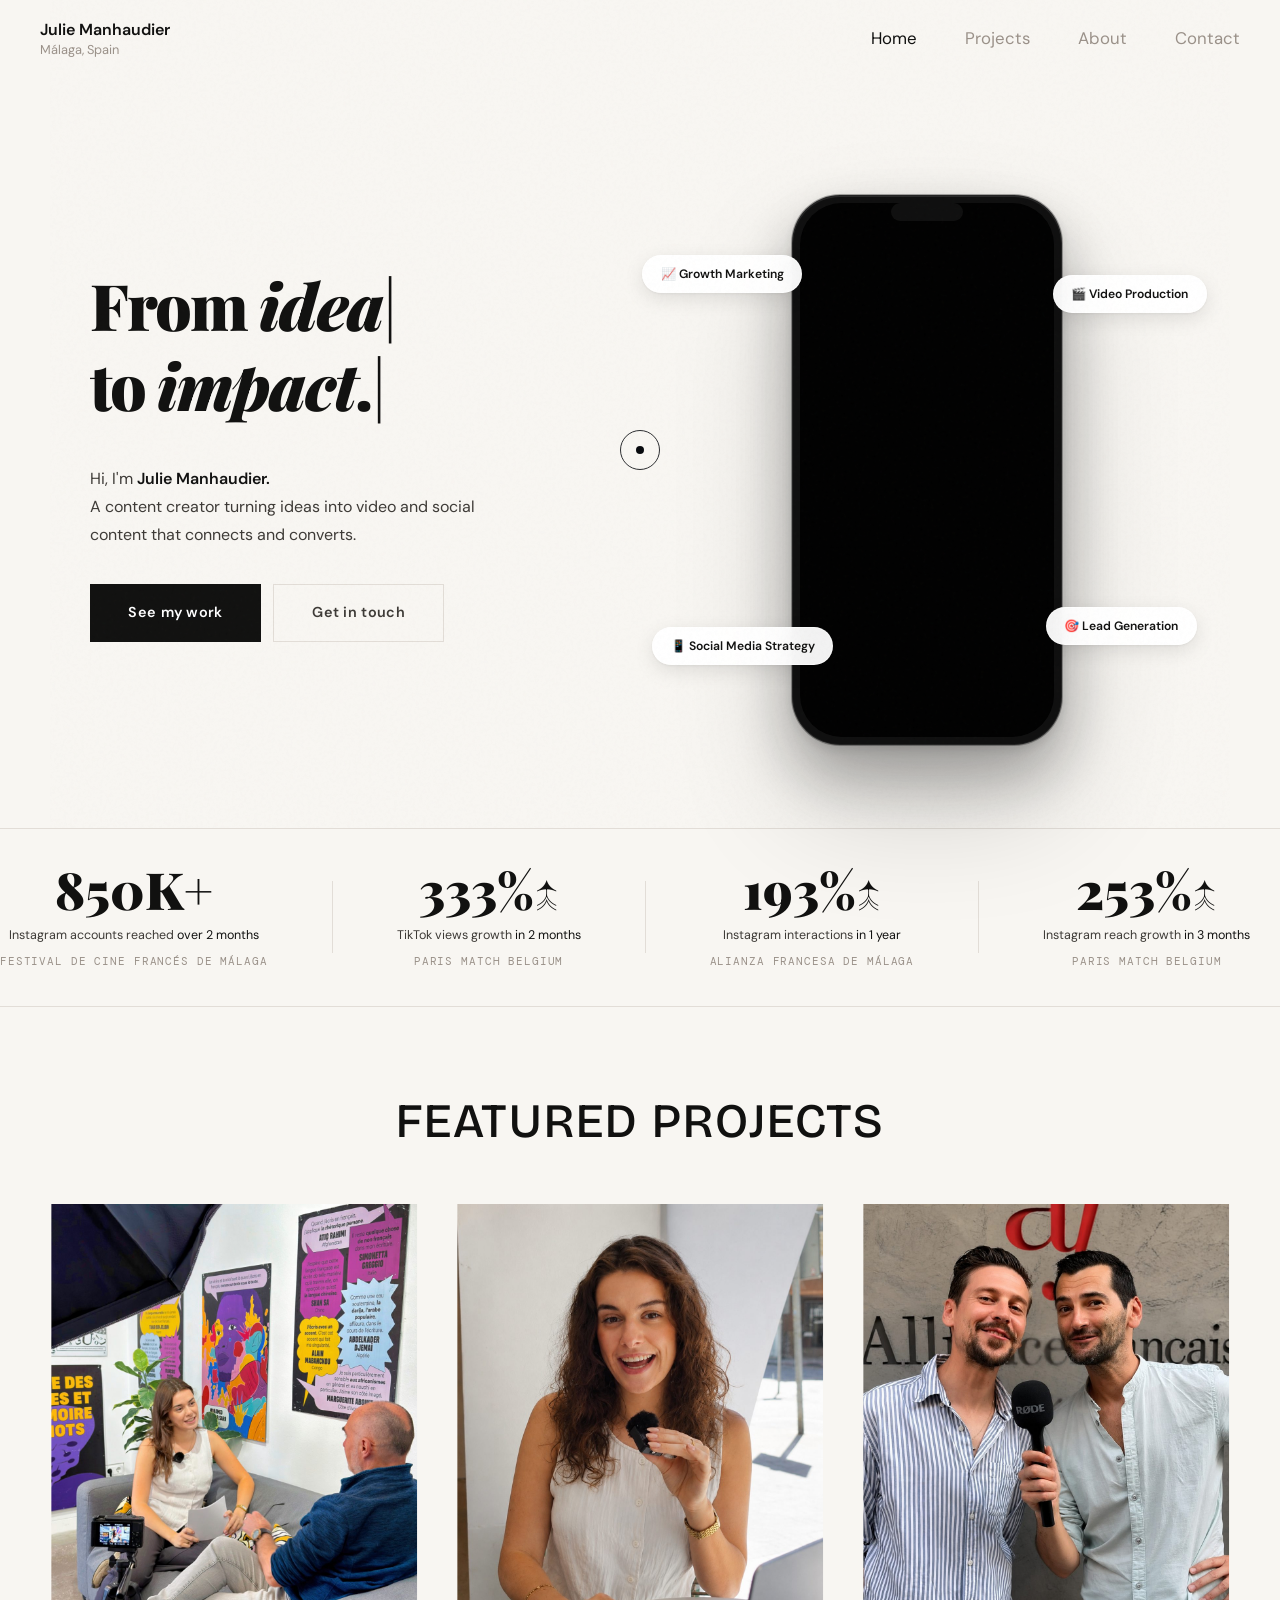
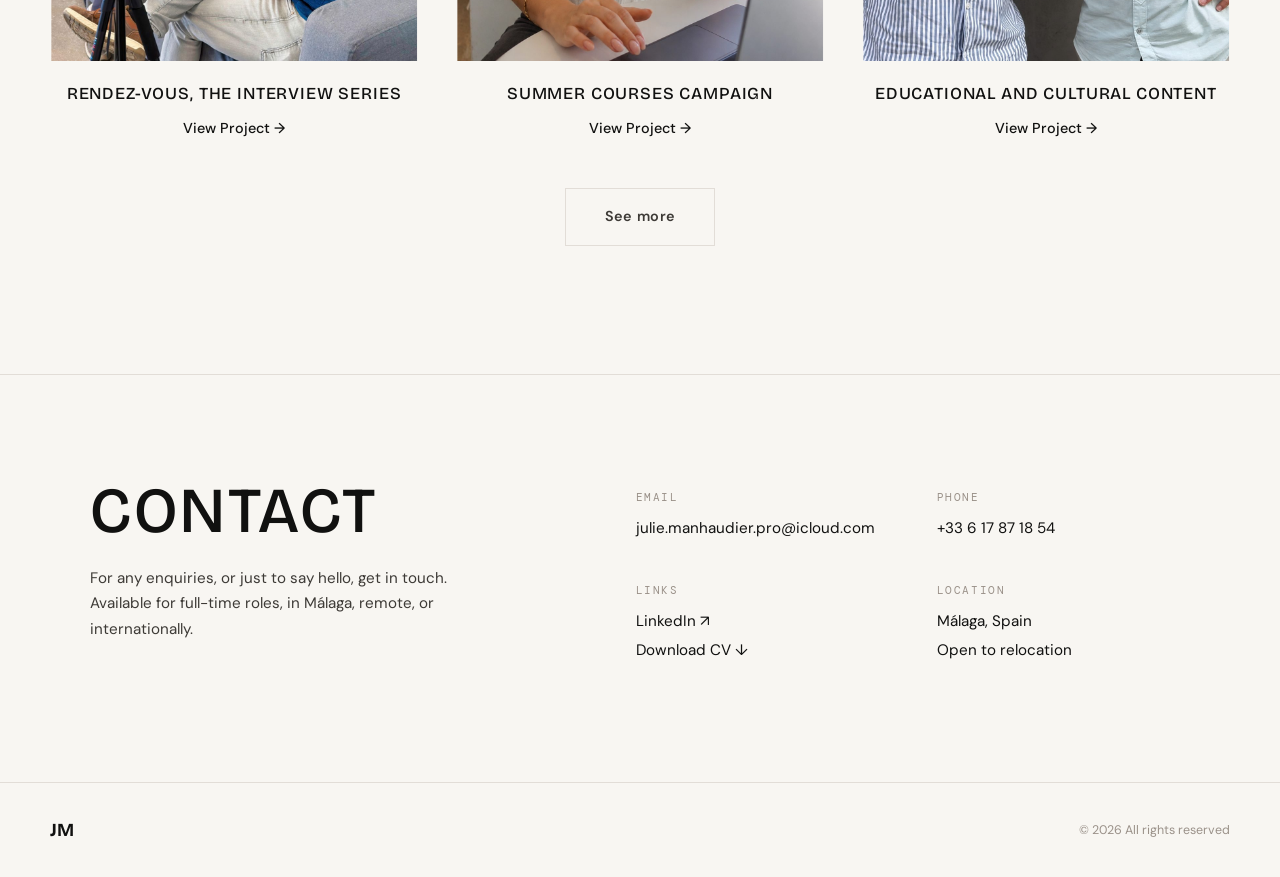
==== commit 2dde3743: "projects_sponsor" ====
--- a/index.html
+++ b/index.html
@@ -226,7 +226,7 @@
     </div>
   </footer>
 
-  <script src="projects-data.js"></script>
+  <script src="projects-data.js?v=3"></script>
   <script>renderProjectCards('homeProjectGrid', { featuredOnly: true });</script>
   <script src="script.js"></script>
 </body>
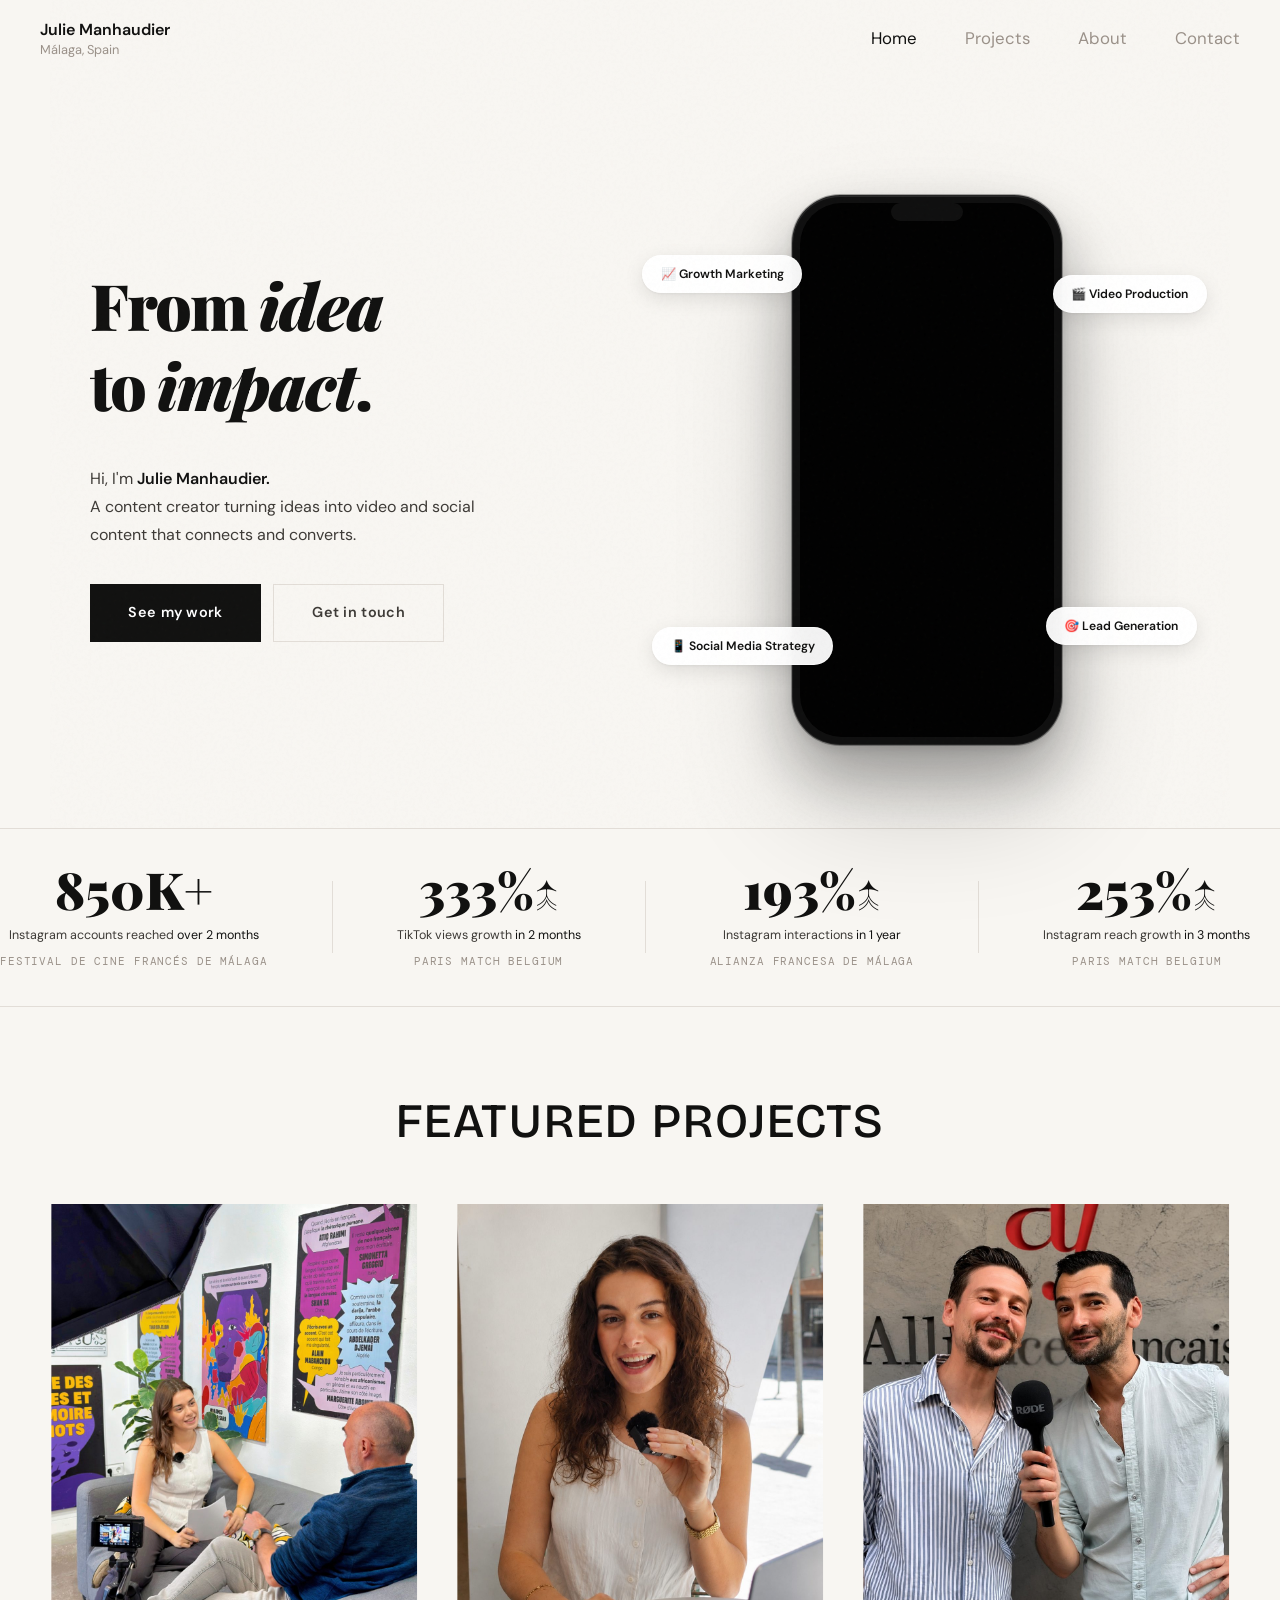
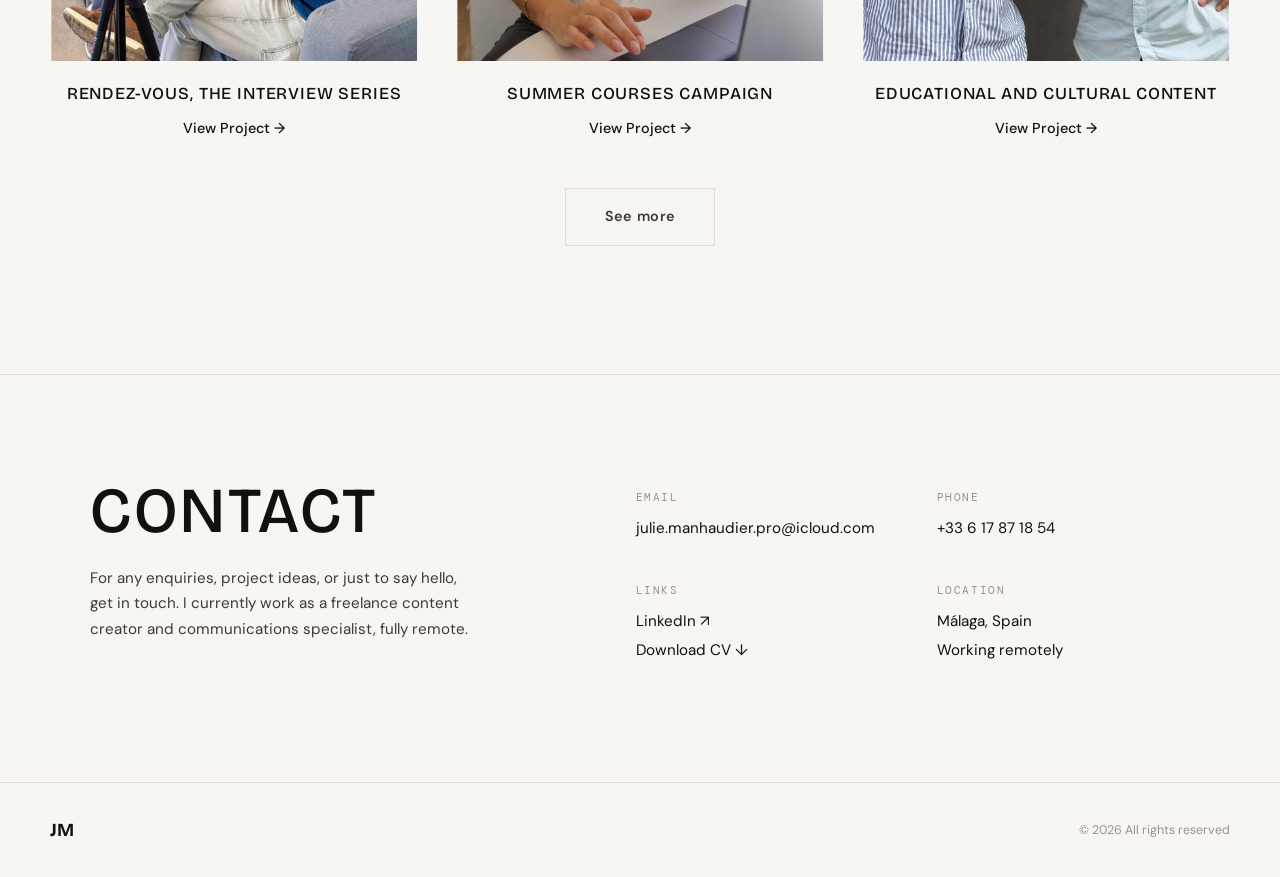
==== commit 32e5672f: "de" ====
--- a/index.html
+++ b/index.html
@@ -192,7 +192,7 @@
       <div class="contact-grid">
         <div class="contact-left">
           <h2 class="contact-title reveal-up">Contact</h2>
-          <p class="contact-sub reveal-up">For any enquiries, or just to say hello, get in touch. Available for full-time roles, in Málaga, remote, or internationally.</p>
+          <p class="contact-sub reveal-up">For any enquiries, project ideas, or just to say hello, get in touch. I currently work as a freelance content creator and communications specialist, fully remote.</p>
         </div>
         <div class="contact-info reveal-up">
           <div class="contact-block">
@@ -211,7 +211,7 @@
           <div class="contact-block">
             <span class="contact-label">Location</span>
             <span>Málaga, Spain</span>
-            <span>Open to relocation</span>
+            <span>Working remotely</span>
           </div>
         </div>
       </div>
--- a/style.css
+++ b/style.css
@@ -904,6 +904,7 @@
    they read black on the cream pages, white on the dark project pages.
 ════════════════════════ */
 .cursor-dot {
+  display: none; /* custom cursor disabled — native pointer restored */
   width: 8px; height: 8px;
   background: #fff;
   mix-blend-mode: difference;
@@ -915,6 +916,7 @@
   pointer-events: none;
 }
 .cursor-ring {
+  display: none; /* custom cursor disabled — native pointer restored */
   width: 40px; height: 40px;
   border: 1.5px solid #fff;
   mix-blend-mode: difference;
@@ -931,8 +933,10 @@
 
 /* Hide the native pointer only on real mouse devices */
 @media (hover: hover) and (pointer: fine) {
-  body, a, button, .btn, .project-card, .expertise-row { cursor: none; }
-  /* keep the real pointer where precision matters */
+  body { cursor: auto; }
+  /* clickable things get the hand pointer */
+  a, button, .btn, .project-card, .expertise-row { cursor: pointer; }
+  /* keep the text/precision cursor where it matters */
   video, input, textarea, select { cursor: auto; }
 }
 /* Touch devices — no custom cursor at all */
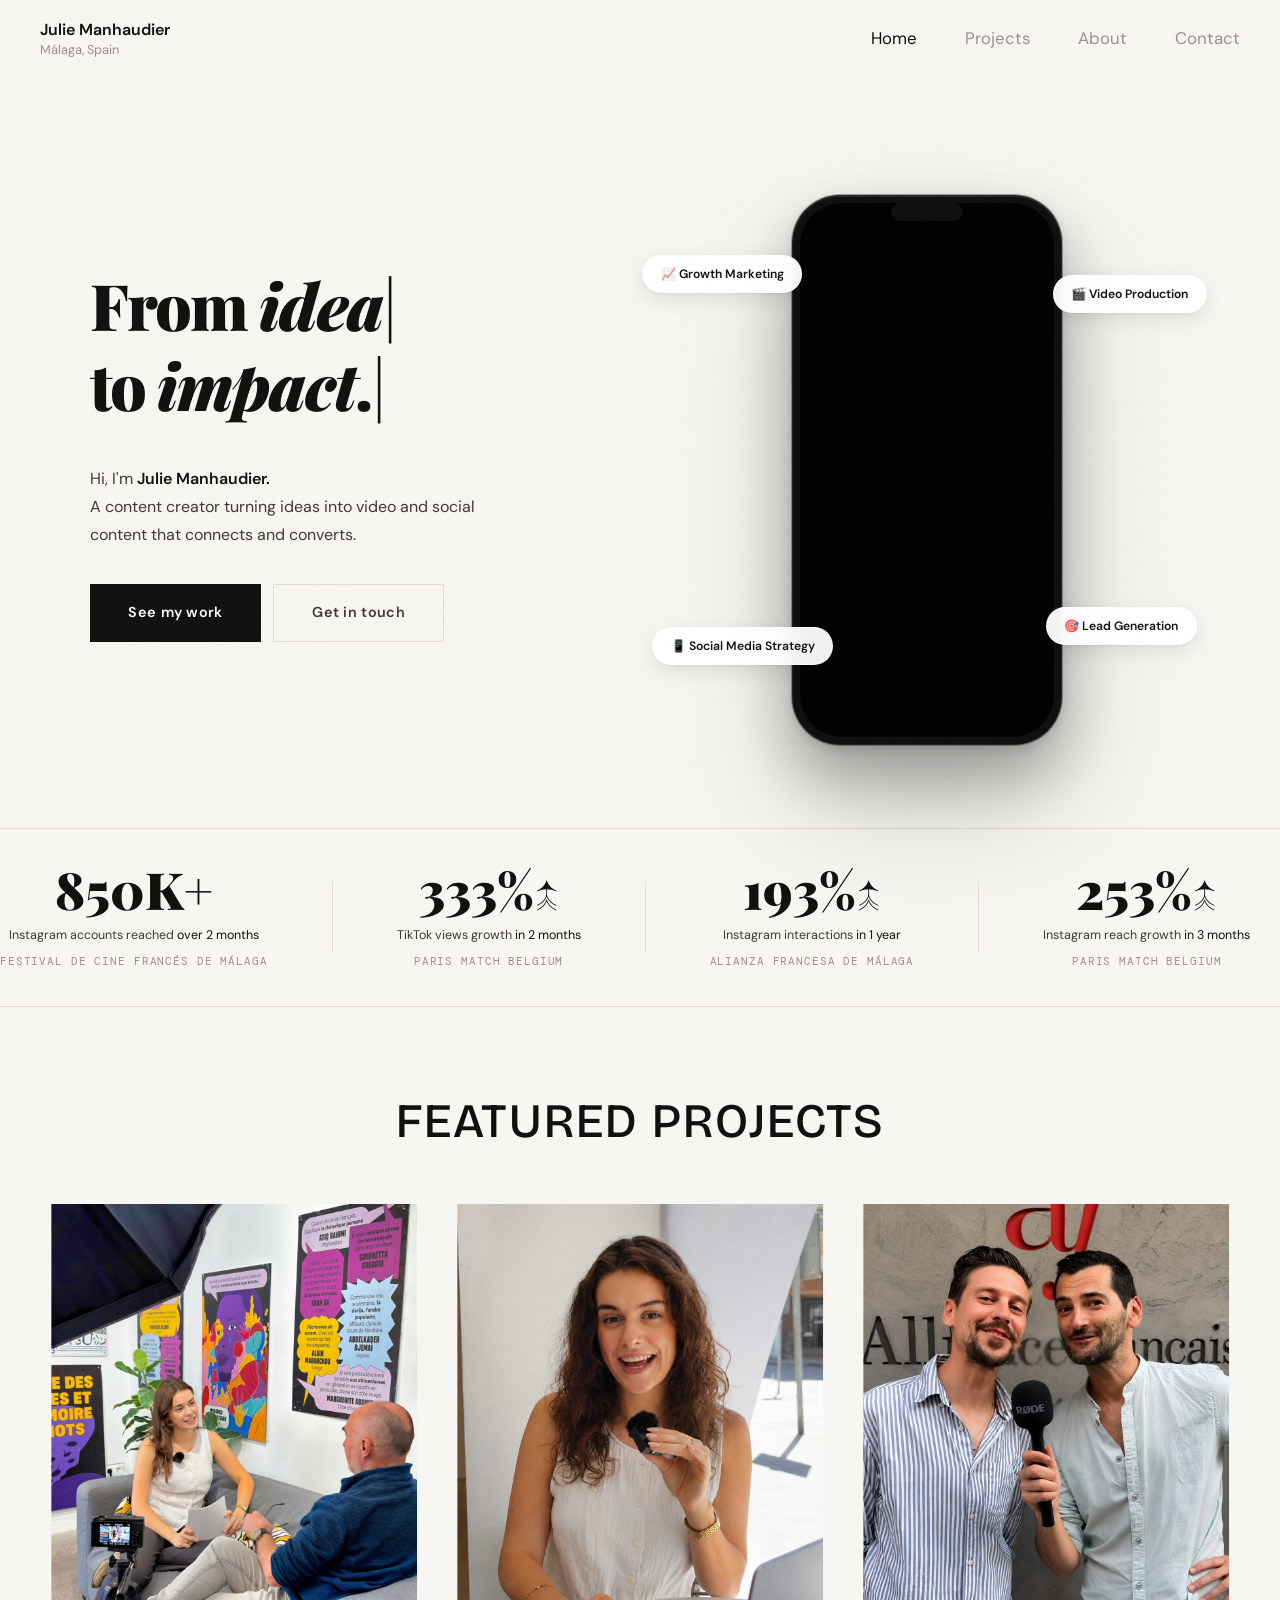
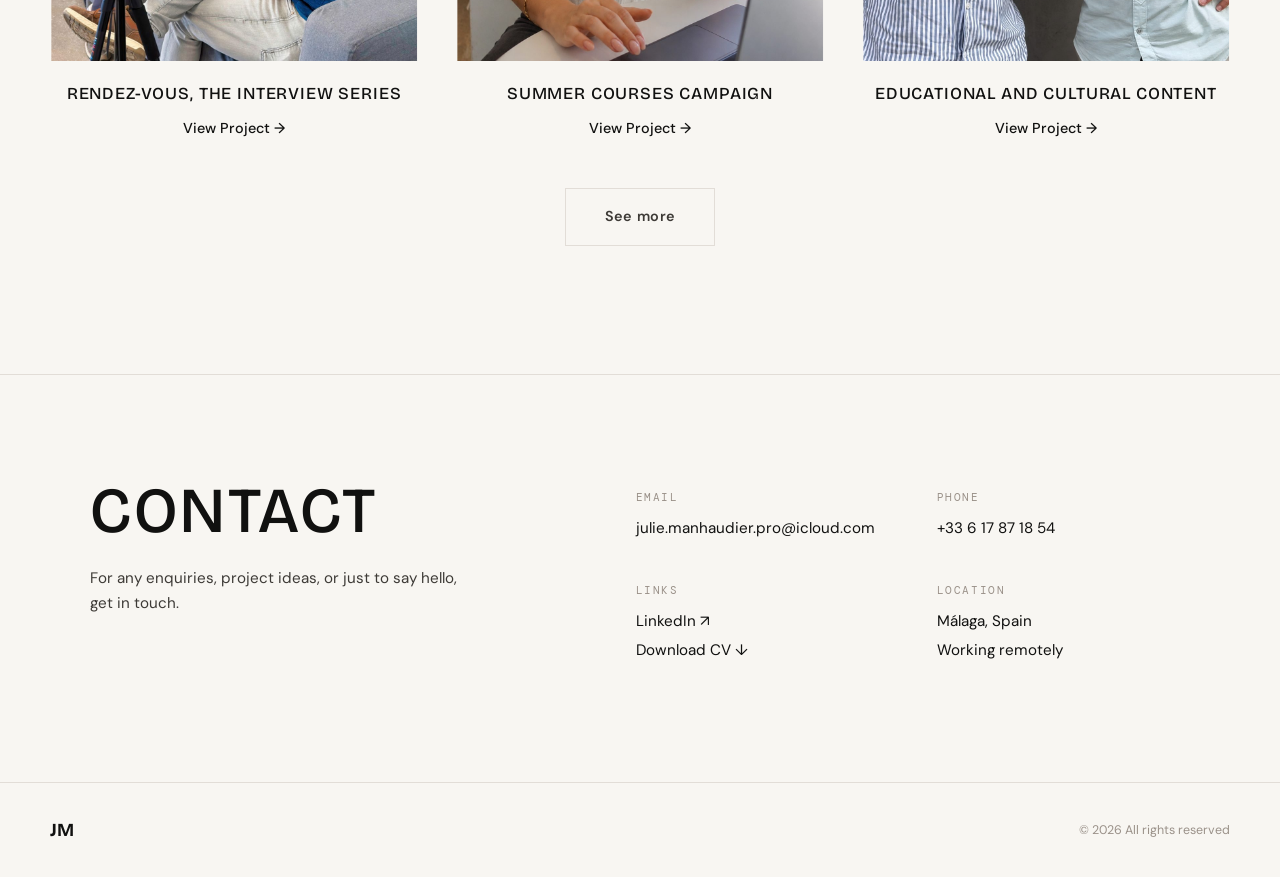
==== commit c3fe194f: "d" ====
--- a/index.html
+++ b/index.html
@@ -192,7 +192,7 @@
       <div class="contact-grid">
         <div class="contact-left">
           <h2 class="contact-title reveal-up">Contact</h2>
-          <p class="contact-sub reveal-up">For any enquiries, project ideas, or just to say hello, get in touch. I currently work as a freelance content creator and communications specialist, fully remote.</p>
+          <p class="contact-sub reveal-up">For any enquiries, project ideas, or just to say hello, get in touch.</p>
         </div>
         <div class="contact-info reveal-up">
           <div class="contact-block">
@@ -206,7 +206,7 @@
           <div class="contact-block">
             <span class="contact-label">Links</span>
             <a href="https://www.linkedin.com/in/juliemanhaudier" target="_blank" rel="noopener">LinkedIn ↗</a>
-            <a href="resume_manhaudier_julie.pdf" download>Download CV ↓</a>
+            <a href="resume_julie_manhaudier.pdf" download>Download CV ↓</a>
           </div>
           <div class="contact-block">
             <span class="contact-label">Location</span>
